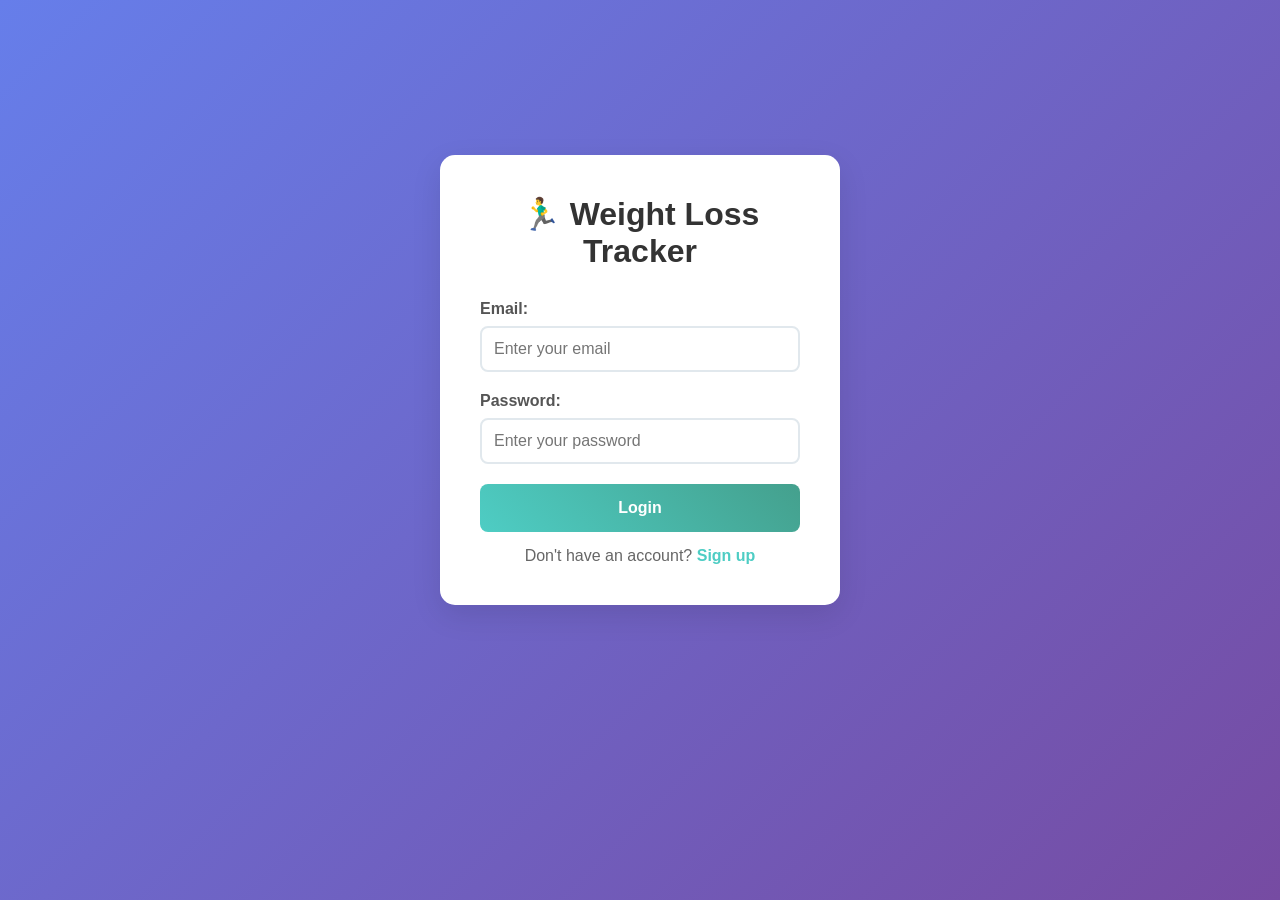
==== index.html @ 0d7ad8ad "cka tasks" ====
<!DOCTYPE html>
<html lang="en">
<head>
    <meta charset="UTF-8">
    <meta name="viewport" content="width=device-width, initial-scale=1.0">
    <title>Weight Loss Task Manager</title>
    <style>
        * {
            margin: 0;
            padding: 0;
            box-sizing: border-box;
        }

        body {
            font-family: 'Segoe UI', Tahoma, Geneva, Verdana, sans-serif;
            background: linear-gradient(135deg, #667eea 0%, #764ba2 100%);
            min-height: 100vh;
            padding: 20px;
        }

        .container {
            max-width: 900px;
            margin: 0 auto;
            background: white;
            border-radius: 15px;
            box-shadow: 0 10px 30px rgba(0,0,0,0.2);
            overflow: hidden;
        }

        /* Login/Signup Styles */
        .auth-container {
            display: flex;
            align-items: center;
            justify-content: center;
            min-height: 80vh;
            padding: 40px;
        }

        .auth-form {
            background: white;
            padding: 40px;
            border-radius: 15px;
            box-shadow: 0 10px 30px rgba(0,0,0,0.1);
            width: 100%;
            max-width: 400px;
        }

        .auth-form h2 {
            text-align: center;
            margin-bottom: 30px;
            color: #333;
            font-size: 2em;
        }

        .form-group {
            margin-bottom: 20px;
        }

        .form-group label {
            display: block;
            margin-bottom: 8px;
            color: #555;
            font-weight: bold;
        }

        .form-group input {
            width: 100%;
            padding: 12px;
            border: 2px solid #e1e8ed;
            border-radius: 8px;
            font-size: 16px;
            transition: border-color 0.3s;
        }

        .form-group input:focus {
            outline: none;
            border-color: #4ecdc4;
        }

        .auth-btn {
            width: 100%;
            background: linear-gradient(45deg, #4ecdc4, #44a08d);
            color: white;
            border: none;
            padding: 15px;
            border-radius: 8px;
            cursor: pointer;
            font-size: 16px;
            font-weight: bold;
            margin-bottom: 15px;
            transition: transform 0.2s;
        }

        .auth-btn:hover {
            transform: translateY(-2px);
        }

        .auth-switch {
            text-align: center;
            color: #666;
        }

        .auth-switch a {
            color: #4ecdc4;
            text-decoration: none;
            font-weight: bold;
        }

        .auth-switch a:hover {
            text-decoration: underline;
        }

        /* Main App Styles */
        .header {
            background: linear-gradient(45deg, #ff6b6b, #4ecdc4);
            color: white;
            padding: 30px;
            text-align: center;
            position: relative;
        }

        .user-info {
            position: absolute;
            top: 20px;
            right: 20px;
            display: flex;
            align-items: center;
            gap: 15px;
        }

        .user-avatar {
            width: 40px;
            height: 40px;
            border-radius: 50%;
            background: rgba(255,255,255,0.2);
            display: flex;
            align-items: center;
            justify-content: center;
            font-weight: bold;
        }

        .logout-btn {
            background: rgba(255,255,255,0.2);
            color: white;
            border: none;
            padding: 8px 15px;
            border-radius: 5px;
            cursor: pointer;
            font-size: 14px;
            transition: background 0.3s;
        }

        .logout-btn:hover {
            background: rgba(255,255,255,0.3);
        }

        .header h1 {
            font-size: 2.5em;
            margin-bottom: 10px;
        }

        .date-navigation {
            display: flex;
            align-items: center;
            justify-content: center;
            gap: 20px;
            margin: 20px 0;
        }

        .nav-btn {
            background: rgba(255,255,255,0.2);
            color: white;
            border: none;
            padding: 10px 15px;
            border-radius: 8px;
            cursor: pointer;
            font-size: 18px;
            transition: background 0.3s;
        }

        .nav-btn:hover {
            background: rgba(255,255,255,0.3);
        }

        .date-picker {
            background: rgba(255,255,255,0.9);
            color: #333;
            border: none;
            padding: 10px 15px;
            border-radius: 8px;
            font-size: 16px;
            cursor: pointer;
        }

        .current-date {
            font-size: 1.3em;
            font-weight: bold;
            margin: 0 15px;
        }

        .stats {
            display: flex;
            justify-content: space-around;
            margin-top: 20px;
        }

        .stat-item {
            text-align: center;
        }

        .stat-number {
            font-size: 2em;
            font-weight: bold;
        }

        .stat-label {
            font-size: 0.9em;
            opacity: 0.9;
        }

        .content {
            padding: 30px;
        }

        .day-status {
            background: linear-gradient(45deg, #a8e6cf, #7fcdcd);
            color: white;
            padding: 15px;
            border-radius: 10px;
            margin-bottom: 20px;
            text-align: center;
            font-weight: bold;
        }

        .day-status.today {
            background: linear-gradient(45deg, #ff6b6b, #ee5a52);
        }

        .day-status.past {
            background: linear-gradient(45deg, #95a5a6, #7f8c8d);
        }

        .database-status {
            background: #e8f5e8;
            border: 1px solid #4caf50;
            color: #2e7d2e;
            padding: 15px;
            border-radius: 10px;
            margin-bottom: 20px;
            text-align: center;
        }

        .database-status.offline {
            background: #ffe8e8;
            border-color: #f44336;
            color: #c62828;
        }

        .add-task-section {
            background: #f8f9fa;
            padding: 20px;
            border-radius: 10px;
            margin-bottom: 30px;
        }

        .add-task-section.disabled {
            opacity: 0.6;
            pointer-events: none;
        }

        .task-input-container {
            display: flex;
            gap: 10px;
            margin-bottom: 15px;
        }

        .task-input {
            flex: 1;
            padding: 12px;
            border: 2px solid #e1e8ed;
            border-radius: 8px;
            font-size: 16px;
        }

        .task-input:focus {
            outline: none;
            border-color: #4ecdc4;
        }

        .category-select {
            padding: 12px;
            border: 2px solid #e1e8ed;
            border-radius: 8px;
            background: white;
            cursor: pointer;
        }

        .add-btn {
            background: linear-gradient(45deg, #4ecdc4, #44a08d);
            color: white;
            border: none;
            padding: 12px 24px;
            border-radius: 8px;
            cursor: pointer;
            font-size: 16px;
            font-weight: bold;
            transition: transform 0.2s;
        }

        .add-btn:hover {
            transform: translateY(-2px);
        }

        .categories {
            display: grid;
            gap: 20px;
        }

        .category {
            background: white;
            border-radius: 10px;
            box-shadow: 0 4px 15px rgba(0,0,0,0.1);
            overflow: hidden;
        }

        .category-header {
            padding: 15px 20px;
            font-weight: bold;
            font-size: 1.2em;
            color: white;
        }

        .category-header.workout {
            background: linear-gradient(45deg, #ff6b6b, #ee5a52);
        }

        .category-header.diet {
            background: linear-gradient(45deg, #4ecdc4, #44a08d);
        }

        .category-header.habits {
            background: linear-gradient(45deg, #a8e6cf, #7fcdcd);
        }

        .category-header.other {
            background: linear-gradient(45deg, #ffd93d, #ff9f43);
        }

        .task-list {
            padding: 20px;
        }

        .task-item {
            display: flex;
            align-items: center;
            padding: 15px;
            margin-bottom: 10px;
            background: #f8f9fa;
            border-radius: 8px;
            transition: all 0.3s ease;
        }

        .task-item:hover {
            background: #e9ecef;
        }

        .task-item.completed {
            background: #d4edda;
            opacity: 0.8;
        }

        .task-item.completed .task-text {
            text-decoration: line-through;
            color: #6c757d;
        }

        .task-checkbox {
            width: 20px;
            height: 20px;
            margin-right: 15px;
            cursor: pointer;
        }

        .task-text {
            flex: 1;
            font-size: 16px;
        }

        .delete-btn {
            background: #dc3545;
            color: white;
            border: none;
            padding: 8px 12px;
            border-radius: 5px;
            cursor: pointer;
            font-size: 12px;
        }

        .delete-btn:hover {
            background: #c82333;
        }

        .empty-state {
            text-align: center;
            color: #6c757d;
            font-style: italic;
            padding: 20px;
        }

        .progress-summary {
            background: #f8f9fa;
            padding: 20px;
            border-radius: 10px;
            margin-bottom: 20px;
        }

        .week-progress {
            display: grid;
            grid-template-columns: repeat(7, 1fr);
            gap: 10px;
            margin-top: 15px;
        }

        .day-progress {
            text-align: center;
            padding: 10px;
            border-radius: 8px;
            background: white;
            cursor: pointer;
            transition: transform 0.2s;
        }

        .day-progress:hover {
            transform: scale(1.05);
        }

        .day-progress.excellent {
            background: linear-gradient(45deg, #4ecdc4, #44a08d);
            color: white;
        }

        .day-progress.good {
            background: linear-gradient(45deg, #a8e6cf, #7fcdcd);
            color: white;
        }

        .day-progress.average {
            background: linear-gradient(45deg, #ffd93d, #ff9f43);
            color: white;
        }

        .day-progress.poor {
            background: linear-gradient(45deg, #ff6b6b, #ee5a52);
            color: white;
        }

        .day-progress.no-data {
            background: #e9ecef;
            color: #6c757d;
        }

        .historical-note {
            background: #fff3cd;
            color: #856404;
            padding: 15px;
            border-radius: 8px;
            margin-bottom: 20px;
            border-left: 4px solid #ffc107;
        }

        .sync-status {
            position: fixed;
            top: 20px;
            right: 20px;
            padding: 10px 15px;
            border-radius: 5px;
            color: white;
            font-size: 14px;
            z-index: 1000;
            opacity: 0;
            transition: opacity 0.3s;
        }

        .sync-status.syncing {
            background: #ff9800;
            opacity: 1;
        }

        .sync-status.synced {
            background: #4caf50;
            opacity: 1;
        }

        .sync-status.error {
            background: #f44336;
            opacity: 1;
        }

        @media (max-width: 600px) {
            .task-input-container {
                flex-direction: column;
            }
            
            .stats {
                flex-direction: column;
                gap: 15px;
            }

            .date-navigation {
                flex-direction: column;
                gap: 10px;
            }

            .week-progress {
                grid-template-columns: repeat(4, 1fr);
            }

            .user-info {
                position: static;
                justify-content: center;
                margin-bottom: 20px;
            }
        }
    </style>
</head>
<body>
    <div id="sync-status" class="sync-status"></div>
    
    <!-- Authentication Screen -->
    <div id="auth-screen" class="auth-container">
        <div class="auth-form">
            <h2 id="auth-title">🏃‍♂️ Weight Loss Tracker</h2>
            
            <!-- Login Form -->
            <div id="login-form">
                <div class="form-group">
                    <label for="login-email">Email:</label>
                    <input type="email" id="login-email" placeholder="Enter your email">
                </div>
                <div class="form-group">
                    <label for="login-password">Password:</label>
                    <input type="password" id="login-password" placeholder="Enter your password">
                </div>
                <button class="auth-btn" onclick="login()">Login</button>
                <div class="auth-switch">
                    Don't have an account? <a href="#" onclick="switchToSignup()">Sign up</a>
                </div>
            </div>

            <!-- Signup Form -->
            <div id="signup-form" style="display: none;">
                <div class="form-group">
                    <label for="signup-name">Full Name:</label>
                    <input type="text" id="signup-name" placeholder="Enter your full name">
                </div>
                <div class="form-group">
                    <label for="signup-email">Email:</label>
                    <input type="email" id="signup-email" placeholder="Enter your email">
                </div>
                <div class="form-group">
                    <label for="signup-password">Password:</label>
                    <input type="password" id="signup-password" placeholder="Create a password">
                </div>
                <div class="form-group">
                    <label for="signup-weight">Current Weight (kg):</label>
                    <input type="number" id="signup-weight" placeholder="Enter your current weight">
                </div>
                <div class="form-group">
                    <label for="signup-goal">Goal Weight (kg):</label>
                    <input type="number" id="signup-goal" placeholder="Enter your goal weight">
                </div>
                <button class="auth-btn" onclick="signup()">Sign Up</button>
                <div class="auth-switch">
                    Already have an account? <a href="#" onclick="switchToLogin()">Login</a>
                </div>
            </div>
        </div>
    </div>

    <!-- Main App -->
    <div id="main-app" class="container" style="display: none;">
        <div class="header">
            <div class="user-info">
                <div class="user-avatar" id="user-avatar">U</div>
                <span id="user-name">User</span>
                <button class="logout-btn" onclick="logout()">Logout</button>
            </div>
            
            <h1>🏃‍♂️ Weight Loss Journey</h1>
            <p>Personal Fitness Tracker | IF + Fasted Cardio + Zero Added Sugar</p>
            
            <div class="date-navigation">
                <button class="nav-btn" onclick="changeDate(-1)">◀ Previous</button>
                <input type="date" id="date-picker" class="date-picker" onchange="goToDate(this.value)">
                <div class="current-date" id="current-date-display"></div>
                <button class="nav-btn" onclick="changeDate(1)">Next ▶</button>
            </div>

            <div class="stats">
                <div class="stat-item">
                    <div class="stat-number" id="completed-tasks">0</div>
                    <div class="stat-label">Tasks Completed</div>
                </div>
                <div class="stat-item">
                    <div class="stat-number" id="total-tasks">0</div>
                    <div class="stat-label">Total Tasks</div>
                </div>
                <div class="stat-item">
                    <div class="stat-number" id="completion-rate">0%</div>
                    <div class="stat-label">Completion Rate</div>
                </div>
            </div>
        </div>

        <div class="content">
            <div class="database-status" id="database-status">
                🔄 Demo Mode: Data stored locally (In production: would sync with cloud database)
            </div>

            <div class="day-status" id="day-status"></div>

            <div class="progress-summary">
                <h3>📊 Weekly Progress Overview</h3>
                <div class="week-progress" id="week-progress"></div>
                <p style="margin-top: 10px; font-size: 0.9em; color: #6c757d;">
                    Click on any day to view its details
                </p>
            </div>

            <div class="add-task-section" id="add-task-section">
                <h3>➕ Add New Task</h3>
                <div class="task-input-container">
                    <input type="text" id="task-input" class="task-input" placeholder="Enter your task..." maxlength="100">
                    <select id="category-select" class="category-select">
                        <option value="workout">🏃‍♂️ Workout</option>
                        <option value="diet">🥗 Diet</option>
                        <option value="habits">💪 Habits</option>
                        <option value="other">📋 Other</option>
                    </select>
                    <button onclick="addTask()" class="add-btn">Add Task</button>
                </div>
            </div>

            <div id="historical-note" class="historical-note" style="display: none;">
                📅 You're viewing historical data. You can only add/edit tasks for today.
            </div>

            <div class="categories">
                <div class="category">
                    <div class="category-header workout">🏃‍♂️ Workout Tasks</div>
                    <div class="task-list" id="workout-tasks">
                        <div class="empty-state">No workout tasks yet. Add some above!</div>
                    </div>
                </div>

                <div class="category">
                    <div class="category-header diet">🥗 Diet Tasks</div>
                    <div class="task-list" id="diet-tasks">
                        <div class="empty-state">No diet tasks yet. Add some above!</div>
                    </div>
                </div>

                <div class="category">
                    <div class="category-header habits">💪 Habits Tasks</div>
                    <div class="task-list" id="habits-tasks">
                        <div class="empty-state">No habit tasks yet. Add some above!</div>
                    </div>
                </div>

                <div class="category">
                    <div class="category-header other">📋 Other Tasks</div>
                    <div class="task-list" id="other-tasks">
                        <div class="empty-state">No other tasks yet. Add some above!</div>
                    </div>
                </div>
            </div>
        </div>
    </div>

    <script>
        // Global variables
        let currentUser = null;
        let currentDate = new Date().toISOString().split('T')[0];
        let userDatabase = JSON.parse(localStorage.getItem('userDatabase')) || {};
        let taskIdCounter = parseInt(localStorage.getItem('globalTaskIdCounter')) || 1;

        // Authentication Functions
        function switchToSignup() {
            document.getElementById('login-form').style.display = 'none';
            document.getElementById('signup-form').style.display = 'block';
        }

        function switchToLogin() {
            document.getElementById('login-form').style.display = 'block';
            document.getElementById('signup-form').style.display = 'none';
        }

        function login() {
            const email = document.getElementById('login-email').value.trim();
            const password = document.getElementById('login-password').value;

            if (!email || !password) {
                alert('Please fill in all fields');
                return;
            }

            // Simulate API call
            showSyncStatus('syncing', 'Logging in...');

            setTimeout(() => {
                // Check if user exists (in real app, this would be server-side)
                if (userDatabase[email] && userDatabase[email].password === password) {
                    currentUser = userDatabase[email];
                    showSyncStatus('synced', 'Login successful!');
                    showMainApp();
                } else {
                    showSyncStatus('error', 'Invalid credentials');
                    alert('Invalid email or password');
                }
            }, 1000);
        }

        function signup() {
            const name = document.getElementById('signup-name').value.trim();
            const email = document.getElementById('signup-email').value.trim();
            const password = document.getElementById('signup-password').value;
            const currentWeight = document.getElementById('signup-weight').value;
            const goalWeight = document.getElementById('signup-goal').value;

            if (!name || !email || !password || !currentWeight || !goalWeight) {
                alert('Please fill in all fields');
                return;
            }

            if (userDatabase[email]) {
                alert('User already exists with this email');
                return;
            }

            // Simulate API call
            showSyncStatus('syncing', 'Creating account...');

            setTimeout(() => {
                // Create new user
                const newUser = {
                    id: Date.now(),
                    name: name,
                    email: email,
                    password: password, // In real app, this would be hashed
                    currentWeight: parseFloat(currentWeight),
                    goalWeight: parseFloat(goalWeight),
                    createdAt: new Date().toISOString(),
                    dailyData: {}
                };

                userDatabase[email] = newUser;
                localStorage.setItem('userDatabase', JSON.stringify(userDatabase));
                
                currentUser = newUser;
                showSyncStatus('synced', 'Account created!');
                showMainApp();
                
                // Add default tasks for new user
                addDefaultTasks();
            }, 1000);
        }

        function logout() {
            if (confirm('Are you sure you want to logout?')) {
                currentUser = null;
                document.getElementById('auth-screen').style.display = 'flex';
                document.getElementById('main-app').style.display = 'none';
                
                // Clear form fields
                document.getElementById('login-email').value = '';
                document.getElementById('login-password').value = '';
            }
        }

        function showMainApp() {
            document.getElementById('auth-screen').style.display = 'none';
            document.getElementById('main-app').style.display = 'block';
            
            // Update user info in header
            document.getElementById('user-name').textContent = currentUser.name;
            document.getElementById('user-avatar').textContent = currentUser.name.charAt(0).toUpperCase();
            
            // Initialize app
            updateDateDisplay();
            renderTasks();
            updateStats();
            renderWeekProgress();
        }

        function showSyncStatus(type, message) {
            const syncStatus = document.getElementById('sync-status');
            syncStatus.className = `sync-status ${type}`;
            syncStatus.textContent = message;
            
            setTimeout(() => {
                syncStatus.classList.remove(type);
            }, 3000);
        }

        // Database simulation functions
        function saveUserData() {
            if (currentUser) {
                userDatabase[currentUser.email] = currentUser;
                localStorage.setItem('userDatabase', JSON.stringify(userDatabase));
                localStorage.setItem('globalTaskIdCounter', taskIdCounter.toString());
                
                // Simulate cloud sync
                showSyncStatus('syncing', 'Syncing...');
                setTimeout(() => {
                    showSyncStatus('synced', 'Synced ✓');
                }, 500);
            }
        }

        function getCurrentDayData() {
            if (!currentUser.dailyData[currentDate]) {
                currentUser.dailyData[currentDate] = {
                    tasks: [],
                    date: currentDate,
                    completionRate: 0
                };
            }
            return currentUser.dailyData[currentDate];
        }

        // Date and display functions
        function formatDate(dateStr) {
            const date = new Date(dateStr + 'T00:00:00');
            const options = { weekday: 'long', year: 'numeric', month: 'long', day: 'numeric' };
            return date.toLocaleDateString('en-US', options);
        }

        function isToday(dateStr) {
            return dateStr === new Date().toISOString().split('T')[0];
        }

        function updateDateDisplay() {
            document.getElementById('current-date-display').textContent = formatDate(currentDate);
            document.getElementById('date-picker').value = currentDate;
            
            const statusElement = document.getElementById('day-status');
            const addTaskSection = document.getElementById('add-task-section');
            const historicalNote = document.getElementById('historical-note');
            
            if (isToday(currentDate)) {
                statusElement.className = 'day-status today';
                statusElement.textContent = '📅 Today - Track Your Progress!';
                addTaskSection.classList.remove('disabled');
                historicalNote.style.display = 'none';
            } else {
                const dayData = currentUser.dailyData[currentDate];
                if (dayData && dayData.tasks.length > 0) {
                    statusElement.className = 'day-status past';
                    statusElement.textContent = `📊 ${formatDate(currentDate)} - Completion Rate: ${dayData.completionRate}%`;
                } else {
                    statusElement.className = 'day-status past';
                    statusElement.textContent = `📅 ${formatDate(currentDate)} - No Data Recorded`;
                }
                addTaskSection.classList.add('disabled');
                historicalNote.style.display = 'block';
            }
        }

        function changeDate(days) {
            const date = new Date(currentDate + 'T00:00:00');
            date.setDate(date.getDate() + days);
            currentDate = date.toISOString().split('T')[0];
            updateDateDisplay();
            renderTasks();
            updateStats();
            renderWeekProgress();
        }

        function goToDate(dateStr) {
            currentDate = dateStr;
            updateDateDisplay();
            renderTasks();
            updateStats();
            renderWeekProgress();
        }

        // Task management functions
        function addTask() {
            if (!isToday(currentDate)) {
                alert('You can only add tasks for today!');
                return;
            }

            const taskInput = document.getElementById('task-input');
            const categorySelect = document.getElementById('category-select');
            
            const taskText = taskInput.value.trim();
            const category = categorySelect.value;
            
            if (taskText === '') {
                alert('Please enter a task!');
                return;
            }
            
            const dayData = getCurrentDayData();
            const newTask = {
                id: taskIdCounter++,
                text: taskText,
                category: category,
                completed: false,
                createdAt: new Date().toISOString(),
                userId: currentUser.id
            };
            
            dayData.tasks.push(newTask);
            saveUserData();
            
            taskInput.value = '';
            renderTasks();
            updateStats();
            renderWeekProgress();
        }

        function toggleTask(taskId) {
            if (!isToday(currentDate)) {
                alert('You can only modify tasks for today!');
                return;
            }

            const dayData = getCurrentDayData();
            const task = dayData.tasks.find(t => t.id === taskId);
            if (task) {
                task.completed = !task.completed;
                saveUserData();
                renderTasks();
                updateStats();
                renderWeekProgress();
            }
        }

        function deleteTask(taskId) {
            if (!isToday(currentDate)) {
                alert('You can only delete tasks for today!');
                return;
            }

            if (confirm('Are you sure you want to delete this task?')) {
                const dayData = getCurrentDayData();
                dayData.tasks = dayData.tasks.filter(t => t.id !== taskId);
                saveUserData();
                renderTasks();
                updateStats();
                renderWeekProgress();
            }
        }

        function renderTasks() {
            if (!currentUser) return;
            
            const categories = ['workout', 'diet', 'habits', 'other'];
            const dayData = getCurrentDayData();
            
            categories.forEach(category => {
                const categoryTasks = dayData.tasks.filter(task => task.category === category);
                const container = document.getElementById(`${category}-tasks`);
                
                if (categoryTasks.length === 0) {
                    container.innerHTML = `<div class="empty-state">No ${category} tasks yet. Add some above!</div>`;
                } else {
                    container.innerHTML = categoryTasks.map(task => `
                        <div class="task-item ${task.completed ? 'completed' : ''}">
                            <input type="checkbox" class="task-checkbox" 
                                   ${task.completed ? 'checked' : ''} 
                                   onchange="toggleTask(${task.id})"
                                   ${!isToday(currentDate) ? 'disabled' : ''}>
                            <span class="task-text">${task.text}</span>
                            ${isToday(currentDate) ? `<button class="delete-btn" onclick="deleteTask(${task.id})">Delete</button>` : ''}
                        </div>
                    `).join('');
                }
            });
        }

        function updateStats() {
            if (!currentUser) return;
            
            const dayData = getCurrentDayData();
            const completedTasks = dayData.tasks.filter(task => task.completed).length;
            const totalTasks = dayData.tasks.length;
            const completionRate = totalTasks > 0 ? Math.round((completedTasks / totalTasks) * 100) : 0;
            
            dayData.completionRate = completionRate;
            saveUserData();
            
            document.getElementById('completed-tasks').textContent = completedTasks;
            document.getElementById('total-tasks').textContent = totalTasks;
            document.getElementById('completion-rate').textContent = completionRate + '%';
        }

        function renderWeekProgress() {
            if (!currentUser) return;
            
            const weekContainer = document.getElementById('week-progress');
            const today = new Date();
            const currentDateObj = new Date(currentDate + 'T00:00:00');
            
            const startOfWeek = new Date(currentDateObj);
            startOfWeek.setDate(currentDateObj.getDate() - currentDateObj.getDay());
            
            const weekDays = [];
            for (let i = 0; i < 7; i++) {
                const day = new Date(startOfWeek);
                day.setDate(startOfWeek.getDate() + i);
                weekDays.push(day.toISOString().split('T')[0]);
            }
            
            weekContainer.innerHTML = weekDays.map(dateStr => {
                const dayData = currentUser.dailyData[dateStr];
                const completionRate = dayData ? dayData.completionRate : 0;
                const dayName = new Date(dateStr + 'T00:00:00').toLocaleDateString('en-US', { weekday: 'short' });
                const dayNumber = new Date(dateStr + 'T00:00:00').getDate();
                
                let className = 'day-progress no-data';
                if (dayData && dayData.tasks.length > 0) {
                    if (completionRate >= 90) className = 'day-progress excellent';
                    else if (completionRate >= 70) className = 'day-progress good';
                    else if (completionRate >= 50) className = 'day-progress average';
                    else className = 'day-progress poor';
                }
                
                const isSelected = dateStr === currentDate ? 'style="border: 3px solid #333;"' : '';
                
                return `
                    <div class="${className}" onclick="goToDate('${dateStr}')" ${isSelected}>
                        <div style="font-weight: bold;">${dayName}</div>
                        <div>${dayNumber}</div>
                        <div style="font-size: 0.8em;">${completionRate}%</div>
                    </div>
                `;
            }).join('');
        }

        function addDefaultTasks() {
            if (!currentUser) return;
            
            const todayStr = new Date().toISOString().split('T')[0];
            if (!currentUser.dailyData[todayStr] || currentUser.dailyData[todayStr].tasks.length === 0) {
                const defaultTasks = [
                    { text: 'Drink black coffee at 6:30 AM', category: 'habits' },
                    { text: 'Complete 45-min fasted cardio', category: 'workout' },
                    { text: 'Break fast at 12 PM with protein meal', category: 'diet' },
                    { text: 'No added sugars today', category: 'diet' },
                    { text: 'Drink 3L+ water', category: 'habits' },
                    { text: 'Close eating window at 8 PM', category: 'diet' },
                    { text: 'Get 7-8 hours sleep', category: 'habits' }
                ];
                
                if (!currentUser.dailyData[todayStr]) {
                    currentUser.dailyData[todayStr] = { tasks: [], date: todayStr, completionRate: 0 };
                }
                
                defaultTasks.forEach(task => {
                    currentUser.dailyData[todayStr].tasks.push({
                        id: taskIdCounter++,
                        text: task.text,
                        category: task.category,
                        completed: false,
                        createdAt: new Date().toISOString(),
                        userId: currentUser.id
                    });
                });
                saveUserData();
            }
        }

        // Allow Enter key in forms
        document.addEventListener('keypress', function(e) {
            if (e.key === 'Enter') {
                if (document.getElementById('login-form').style.display !== 'none') {
                    login();
                } else if (document.getElementById('signup-form').style.display !== 'none') {
                    signup();
                } else if (e.target.id === 'task-input') {
                    addTask();
                }
            }
        });

        // Initialize the app
        if (localStorage.getItem('currentUser')) {
            const savedUser = JSON.parse(localStorage.getItem('currentUser'));
            if (userDatabase[savedUser.email]) {
                currentUser = userDatabase[savedUser.email];
                showMainApp();
            }
        }
    </script>
</body>
</html>
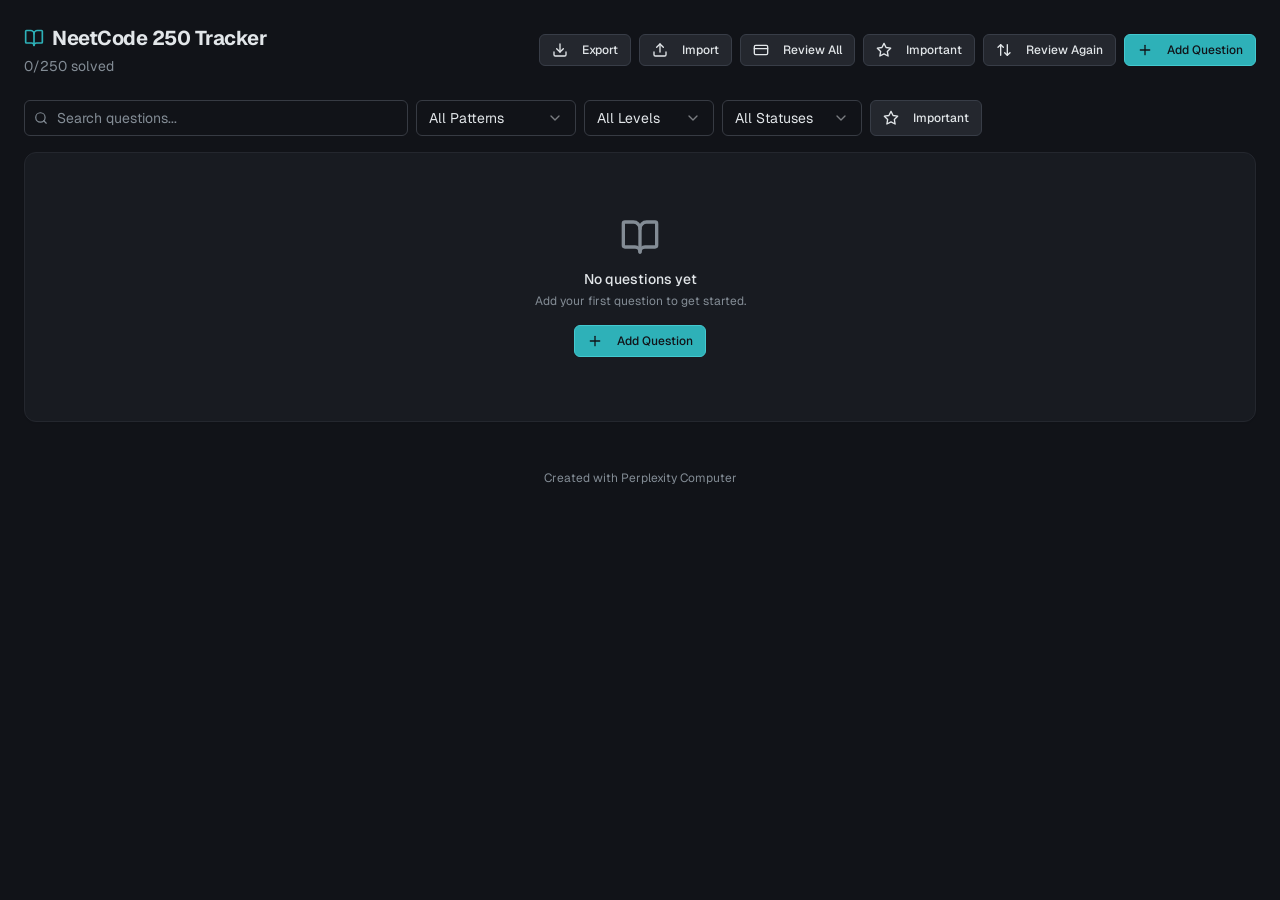
==== commit 35b1872d: "dsa tracker" ====
--- a/index.html
+++ b/index.html
@@ -1,1099 +1,91 @@
 <!DOCTYPE html>
 <html lang="en">
-<head>
-    <meta charset="UTF-8">
-    <meta name="viewport" content="width=device-width, initial-scale=1.0">
-    <title>Weight Loss Task Manager</title>
-    <style>
-        * {
-            margin: 0;
-            padding: 0;
-            box-sizing: border-box;
-        }
-
-        body {
-            font-family: 'Segoe UI', Tahoma, Geneva, Verdana, sans-serif;
-            background: linear-gradient(135deg, #667eea 0%, #764ba2 100%);
-            min-height: 100vh;
-            padding: 20px;
-        }
-
-        .container {
-            max-width: 900px;
-            margin: 0 auto;
-            background: white;
-            border-radius: 15px;
-            box-shadow: 0 10px 30px rgba(0,0,0,0.2);
-            overflow: hidden;
-        }
-
-        /* Login/Signup Styles */
-        .auth-container {
-            display: flex;
-            align-items: center;
-            justify-content: center;
-            min-height: 80vh;
-            padding: 40px;
-        }
-
-        .auth-form {
-            background: white;
-            padding: 40px;
-            border-radius: 15px;
-            box-shadow: 0 10px 30px rgba(0,0,0,0.1);
-            width: 100%;
-            max-width: 400px;
-        }
-
-        .auth-form h2 {
-            text-align: center;
-            margin-bottom: 30px;
-            color: #333;
-            font-size: 2em;
-        }
-
-        .form-group {
-            margin-bottom: 20px;
-        }
-
-        .form-group label {
-            display: block;
-            margin-bottom: 8px;
-            color: #555;
-            font-weight: bold;
-        }
-
-        .form-group input {
-            width: 100%;
-            padding: 12px;
-            border: 2px solid #e1e8ed;
-            border-radius: 8px;
-            font-size: 16px;
-            transition: border-color 0.3s;
-        }
-
-        .form-group input:focus {
-            outline: none;
-            border-color: #4ecdc4;
-        }
-
-        .auth-btn {
-            width: 100%;
-            background: linear-gradient(45deg, #4ecdc4, #44a08d);
-            color: white;
-            border: none;
-            padding: 15px;
-            border-radius: 8px;
-            cursor: pointer;
-            font-size: 16px;
-            font-weight: bold;
-            margin-bottom: 15px;
-            transition: transform 0.2s;
-        }
-
-        .auth-btn:hover {
-            transform: translateY(-2px);
-        }
-
-        .auth-switch {
-            text-align: center;
-            color: #666;
-        }
-
-        .auth-switch a {
-            color: #4ecdc4;
-            text-decoration: none;
-            font-weight: bold;
-        }
-
-        .auth-switch a:hover {
-            text-decoration: underline;
-        }
-
-        /* Main App Styles */
-        .header {
-            background: linear-gradient(45deg, #ff6b6b, #4ecdc4);
-            color: white;
-            padding: 30px;
-            text-align: center;
-            position: relative;
-        }
-
-        .user-info {
-            position: absolute;
-            top: 20px;
-            right: 20px;
-            display: flex;
-            align-items: center;
-            gap: 15px;
-        }
-
-        .user-avatar {
-            width: 40px;
-            height: 40px;
-            border-radius: 50%;
-            background: rgba(255,255,255,0.2);
-            display: flex;
-            align-items: center;
-            justify-content: center;
-            font-weight: bold;
-        }
-
-        .logout-btn {
-            background: rgba(255,255,255,0.2);
-            color: white;
-            border: none;
-            padding: 8px 15px;
-            border-radius: 5px;
-            cursor: pointer;
-            font-size: 14px;
-            transition: background 0.3s;
-        }
-
-        .logout-btn:hover {
-            background: rgba(255,255,255,0.3);
-        }
-
-        .header h1 {
-            font-size: 2.5em;
-            margin-bottom: 10px;
-        }
-
-        .date-navigation {
-            display: flex;
-            align-items: center;
-            justify-content: center;
-            gap: 20px;
-            margin: 20px 0;
-        }
-
-        .nav-btn {
-            background: rgba(255,255,255,0.2);
-            color: white;
-            border: none;
-            padding: 10px 15px;
-            border-radius: 8px;
-            cursor: pointer;
-            font-size: 18px;
-            transition: background 0.3s;
-        }
-
-        .nav-btn:hover {
-            background: rgba(255,255,255,0.3);
-        }
-
-        .date-picker {
-            background: rgba(255,255,255,0.9);
-            color: #333;
-            border: none;
-            padding: 10px 15px;
-            border-radius: 8px;
-            font-size: 16px;
-            cursor: pointer;
-        }
-
-        .current-date {
-            font-size: 1.3em;
-            font-weight: bold;
-            margin: 0 15px;
-        }
-
-        .stats {
-            display: flex;
-            justify-content: space-around;
-            margin-top: 20px;
-        }
-
-        .stat-item {
-            text-align: center;
-        }
-
-        .stat-number {
-            font-size: 2em;
-            font-weight: bold;
-        }
-
-        .stat-label {
-            font-size: 0.9em;
-            opacity: 0.9;
-        }
-
-        .content {
-            padding: 30px;
-        }
-
-        .day-status {
-            background: linear-gradient(45deg, #a8e6cf, #7fcdcd);
-            color: white;
-            padding: 15px;
-            border-radius: 10px;
-            margin-bottom: 20px;
-            text-align: center;
-            font-weight: bold;
-        }
-
-        .day-status.today {
-            background: linear-gradient(45deg, #ff6b6b, #ee5a52);
-        }
-
-        .day-status.past {
-            background: linear-gradient(45deg, #95a5a6, #7f8c8d);
-        }
-
-        .database-status {
-            background: #e8f5e8;
-            border: 1px solid #4caf50;
-            color: #2e7d2e;
-            padding: 15px;
-            border-radius: 10px;
-            margin-bottom: 20px;
-            text-align: center;
-        }
-
-        .database-status.offline {
-            background: #ffe8e8;
-            border-color: #f44336;
-            color: #c62828;
-        }
-
-        .add-task-section {
-            background: #f8f9fa;
-            padding: 20px;
-            border-radius: 10px;
-            margin-bottom: 30px;
-        }
-
-        .add-task-section.disabled {
-            opacity: 0.6;
-            pointer-events: none;
-        }
-
-        .task-input-container {
-            display: flex;
-            gap: 10px;
-            margin-bottom: 15px;
-        }
-
-        .task-input {
-            flex: 1;
-            padding: 12px;
-            border: 2px solid #e1e8ed;
-            border-radius: 8px;
-            font-size: 16px;
-        }
-
-        .task-input:focus {
-            outline: none;
-            border-color: #4ecdc4;
-        }
-
-        .category-select {
-            padding: 12px;
-            border: 2px solid #e1e8ed;
-            border-radius: 8px;
-            background: white;
-            cursor: pointer;
-        }
-
-        .add-btn {
-            background: linear-gradient(45deg, #4ecdc4, #44a08d);
-            color: white;
-            border: none;
-            padding: 12px 24px;
-            border-radius: 8px;
-            cursor: pointer;
-            font-size: 16px;
-            font-weight: bold;
-            transition: transform 0.2s;
-        }
-
-        .add-btn:hover {
-            transform: translateY(-2px);
-        }
-
-        .categories {
-            display: grid;
-            gap: 20px;
-        }
-
-        .category {
-            background: white;
-            border-radius: 10px;
-            box-shadow: 0 4px 15px rgba(0,0,0,0.1);
-            overflow: hidden;
-        }
-
-        .category-header {
-            padding: 15px 20px;
-            font-weight: bold;
-            font-size: 1.2em;
-            color: white;
-        }
-
-        .category-header.workout {
-            background: linear-gradient(45deg, #ff6b6b, #ee5a52);
-        }
-
-        .category-header.diet {
-            background: linear-gradient(45deg, #4ecdc4, #44a08d);
-        }
-
-        .category-header.habits {
-            background: linear-gradient(45deg, #a8e6cf, #7fcdcd);
-        }
-
-        .category-header.other {
-            background: linear-gradient(45deg, #ffd93d, #ff9f43);
-        }
-
-        .task-list {
-            padding: 20px;
-        }
-
-        .task-item {
-            display: flex;
-            align-items: center;
-            padding: 15px;
-            margin-bottom: 10px;
-            background: #f8f9fa;
-            border-radius: 8px;
-            transition: all 0.3s ease;
-        }
-
-        .task-item:hover {
-            background: #e9ecef;
-        }
-
-        .task-item.completed {
-            background: #d4edda;
-            opacity: 0.8;
-        }
-
-        .task-item.completed .task-text {
-            text-decoration: line-through;
-            color: #6c757d;
-        }
-
-        .task-checkbox {
-            width: 20px;
-            height: 20px;
-            margin-right: 15px;
-            cursor: pointer;
-        }
-
-        .task-text {
-            flex: 1;
-            font-size: 16px;
-        }
-
-        .delete-btn {
-            background: #dc3545;
-            color: white;
-            border: none;
-            padding: 8px 12px;
-            border-radius: 5px;
-            cursor: pointer;
-            font-size: 12px;
-        }
-
-        .delete-btn:hover {
-            background: #c82333;
-        }
-
-        .empty-state {
-            text-align: center;
-            color: #6c757d;
-            font-style: italic;
-            padding: 20px;
-        }
-
-        .progress-summary {
-            background: #f8f9fa;
-            padding: 20px;
-            border-radius: 10px;
-            margin-bottom: 20px;
-        }
-
-        .week-progress {
-            display: grid;
-            grid-template-columns: repeat(7, 1fr);
-            gap: 10px;
-            margin-top: 15px;
-        }
-
-        .day-progress {
-            text-align: center;
-            padding: 10px;
-            border-radius: 8px;
-            background: white;
-            cursor: pointer;
-            transition: transform 0.2s;
-        }
-
-        .day-progress:hover {
-            transform: scale(1.05);
-        }
-
-        .day-progress.excellent {
-            background: linear-gradient(45deg, #4ecdc4, #44a08d);
-            color: white;
-        }
-
-        .day-progress.good {
-            background: linear-gradient(45deg, #a8e6cf, #7fcdcd);
-            color: white;
-        }
-
-        .day-progress.average {
-            background: linear-gradient(45deg, #ffd93d, #ff9f43);
-            color: white;
-        }
-
-        .day-progress.poor {
-            background: linear-gradient(45deg, #ff6b6b, #ee5a52);
-            color: white;
-        }
-
-        .day-progress.no-data {
-            background: #e9ecef;
-            color: #6c757d;
-        }
-
-        .historical-note {
-            background: #fff3cd;
-            color: #856404;
-            padding: 15px;
-            border-radius: 8px;
-            margin-bottom: 20px;
-            border-left: 4px solid #ffc107;
-        }
-
-        .sync-status {
-            position: fixed;
-            top: 20px;
-            right: 20px;
-            padding: 10px 15px;
-            border-radius: 5px;
-            color: white;
-            font-size: 14px;
-            z-index: 1000;
-            opacity: 0;
-            transition: opacity 0.3s;
-        }
-
-        .sync-status.syncing {
-            background: #ff9800;
-            opacity: 1;
-        }
-
-        .sync-status.synced {
-            background: #4caf50;
-            opacity: 1;
-        }
-
-        .sync-status.error {
-            background: #f44336;
-            opacity: 1;
-        }
-
-        @media (max-width: 600px) {
-            .task-input-container {
-                flex-direction: column;
-            }
-            
-            .stats {
-                flex-direction: column;
-                gap: 15px;
-            }
-
-            .date-navigation {
-                flex-direction: column;
-                gap: 10px;
-            }
-
-            .week-progress {
-                grid-template-columns: repeat(4, 1fr);
-            }
-
-            .user-info {
-                position: static;
-                justify-content: center;
-                margin-bottom: 20px;
-            }
-        }
-    </style>
-</head>
-<body>
-    <div id="sync-status" class="sync-status"></div>
-    
-    <!-- Authentication Screen -->
-    <div id="auth-screen" class="auth-container">
-        <div class="auth-form">
-            <h2 id="auth-title">🏃‍♂️ Weight Loss Tracker</h2>
-            
-            <!-- Login Form -->
-            <div id="login-form">
-                <div class="form-group">
-                    <label for="login-email">Email:</label>
-                    <input type="email" id="login-email" placeholder="Enter your email">
-                </div>
-                <div class="form-group">
-                    <label for="login-password">Password:</label>
-                    <input type="password" id="login-password" placeholder="Enter your password">
-                </div>
-                <button class="auth-btn" onclick="login()">Login</button>
-                <div class="auth-switch">
-                    Don't have an account? <a href="#" onclick="switchToSignup()">Sign up</a>
-                </div>
-            </div>
-
-            <!-- Signup Form -->
-            <div id="signup-form" style="display: none;">
-                <div class="form-group">
-                    <label for="signup-name">Full Name:</label>
-                    <input type="text" id="signup-name" placeholder="Enter your full name">
-                </div>
-                <div class="form-group">
-                    <label for="signup-email">Email:</label>
-                    <input type="email" id="signup-email" placeholder="Enter your email">
-                </div>
-                <div class="form-group">
-                    <label for="signup-password">Password:</label>
-                    <input type="password" id="signup-password" placeholder="Create a password">
-                </div>
-                <div class="form-group">
-                    <label for="signup-weight">Current Weight (kg):</label>
-                    <input type="number" id="signup-weight" placeholder="Enter your current weight">
-                </div>
-                <div class="form-group">
-                    <label for="signup-goal">Goal Weight (kg):</label>
-                    <input type="number" id="signup-goal" placeholder="Enter your goal weight">
-                </div>
-                <button class="auth-btn" onclick="signup()">Sign Up</button>
-                <div class="auth-switch">
-                    Already have an account? <a href="#" onclick="switchToLogin()">Login</a>
-                </div>
-            </div>
-        </div>
-    </div>
-
-    <!-- Main App -->
-    <div id="main-app" class="container" style="display: none;">
-        <div class="header">
-            <div class="user-info">
-                <div class="user-avatar" id="user-avatar">U</div>
-                <span id="user-name">User</span>
-                <button class="logout-btn" onclick="logout()">Logout</button>
-            </div>
-            
-            <h1>🏃‍♂️ Weight Loss Journey</h1>
-            <p>Personal Fitness Tracker | IF + Fasted Cardio + Zero Added Sugar</p>
-            
-            <div class="date-navigation">
-                <button class="nav-btn" onclick="changeDate(-1)">◀ Previous</button>
-                <input type="date" id="date-picker" class="date-picker" onchange="goToDate(this.value)">
-                <div class="current-date" id="current-date-display"></div>
-                <button class="nav-btn" onclick="changeDate(1)">Next ▶</button>
-            </div>
-
-            <div class="stats">
-                <div class="stat-item">
-                    <div class="stat-number" id="completed-tasks">0</div>
-                    <div class="stat-label">Tasks Completed</div>
-                </div>
-                <div class="stat-item">
-                    <div class="stat-number" id="total-tasks">0</div>
-                    <div class="stat-label">Total Tasks</div>
-                </div>
-                <div class="stat-item">
-                    <div class="stat-number" id="completion-rate">0%</div>
-                    <div class="stat-label">Completion Rate</div>
-                </div>
-            </div>
-        </div>
-
-        <div class="content">
-            <div class="database-status" id="database-status">
-                🔄 Demo Mode: Data stored locally (In production: would sync with cloud database)
-            </div>
-
-            <div class="day-status" id="day-status"></div>
-
-            <div class="progress-summary">
-                <h3>📊 Weekly Progress Overview</h3>
-                <div class="week-progress" id="week-progress"></div>
-                <p style="margin-top: 10px; font-size: 0.9em; color: #6c757d;">
-                    Click on any day to view its details
-                </p>
-            </div>
-
-            <div class="add-task-section" id="add-task-section">
-                <h3>➕ Add New Task</h3>
-                <div class="task-input-container">
-                    <input type="text" id="task-input" class="task-input" placeholder="Enter your task..." maxlength="100">
-                    <select id="category-select" class="category-select">
-                        <option value="workout">🏃‍♂️ Workout</option>
-                        <option value="diet">🥗 Diet</option>
-                        <option value="habits">💪 Habits</option>
-                        <option value="other">📋 Other</option>
-                    </select>
-                    <button onclick="addTask()" class="add-btn">Add Task</button>
-                </div>
-            </div>
-
-            <div id="historical-note" class="historical-note" style="display: none;">
-                📅 You're viewing historical data. You can only add/edit tasks for today.
-            </div>
-
-            <div class="categories">
-                <div class="category">
-                    <div class="category-header workout">🏃‍♂️ Workout Tasks</div>
-                    <div class="task-list" id="workout-tasks">
-                        <div class="empty-state">No workout tasks yet. Add some above!</div>
-                    </div>
-                </div>
-
-                <div class="category">
-                    <div class="category-header diet">🥗 Diet Tasks</div>
-                    <div class="task-list" id="diet-tasks">
-                        <div class="empty-state">No diet tasks yet. Add some above!</div>
-                    </div>
-                </div>
-
-                <div class="category">
-                    <div class="category-header habits">💪 Habits Tasks</div>
-                    <div class="task-list" id="habits-tasks">
-                        <div class="empty-state">No habit tasks yet. Add some above!</div>
-                    </div>
-                </div>
-
-                <div class="category">
-                    <div class="category-header other">📋 Other Tasks</div>
-                    <div class="task-list" id="other-tasks">
-                        <div class="empty-state">No other tasks yet. Add some above!</div>
-                    </div>
-                </div>
-            </div>
-        </div>
-    </div>
-
-    <script>
-        // Global variables
-        let currentUser = null;
-        let currentDate = new Date().toISOString().split('T')[0];
-        let userDatabase = JSON.parse(localStorage.getItem('userDatabase')) || {};
-        let taskIdCounter = parseInt(localStorage.getItem('globalTaskIdCounter')) || 1;
-
-        // Authentication Functions
-        function switchToSignup() {
-            document.getElementById('login-form').style.display = 'none';
-            document.getElementById('signup-form').style.display = 'block';
-        }
-
-        function switchToLogin() {
-            document.getElementById('login-form').style.display = 'block';
-            document.getElementById('signup-form').style.display = 'none';
-        }
-
-        function login() {
-            const email = document.getElementById('login-email').value.trim();
-            const password = document.getElementById('login-password').value;
-
-            if (!email || !password) {
-                alert('Please fill in all fields');
-                return;
-            }
-
-            // Simulate API call
-            showSyncStatus('syncing', 'Logging in...');
-
-            setTimeout(() => {
-                // Check if user exists (in real app, this would be server-side)
-                if (userDatabase[email] && userDatabase[email].password === password) {
-                    currentUser = userDatabase[email];
-                    showSyncStatus('synced', 'Login successful!');
-                    showMainApp();
-                } else {
-                    showSyncStatus('error', 'Invalid credentials');
-                    alert('Invalid email or password');
-                }
-            }, 1000);
-        }
-
-        function signup() {
-            const name = document.getElementById('signup-name').value.trim();
-            const email = document.getElementById('signup-email').value.trim();
-            const password = document.getElementById('signup-password').value;
-            const currentWeight = document.getElementById('signup-weight').value;
-            const goalWeight = document.getElementById('signup-goal').value;
-
-            if (!name || !email || !password || !currentWeight || !goalWeight) {
-                alert('Please fill in all fields');
-                return;
-            }
-
-            if (userDatabase[email]) {
-                alert('User already exists with this email');
-                return;
-            }
-
-            // Simulate API call
-            showSyncStatus('syncing', 'Creating account...');
-
-            setTimeout(() => {
-                // Create new user
-                const newUser = {
-                    id: Date.now(),
-                    name: name,
-                    email: email,
-                    password: password, // In real app, this would be hashed
-                    currentWeight: parseFloat(currentWeight),
-                    goalWeight: parseFloat(goalWeight),
-                    createdAt: new Date().toISOString(),
-                    dailyData: {}
-                };
-
-                userDatabase[email] = newUser;
-                localStorage.setItem('userDatabase', JSON.stringify(userDatabase));
-                
-                currentUser = newUser;
-                showSyncStatus('synced', 'Account created!');
-                showMainApp();
-                
-                // Add default tasks for new user
-                addDefaultTasks();
-            }, 1000);
-        }
-
-        function logout() {
-            if (confirm('Are you sure you want to logout?')) {
-                currentUser = null;
-                document.getElementById('auth-screen').style.display = 'flex';
-                document.getElementById('main-app').style.display = 'none';
-                
-                // Clear form fields
-                document.getElementById('login-email').value = '';
-                document.getElementById('login-password').value = '';
-            }
-        }
-
-        function showMainApp() {
-            document.getElementById('auth-screen').style.display = 'none';
-            document.getElementById('main-app').style.display = 'block';
-            
-            // Update user info in header
-            document.getElementById('user-name').textContent = currentUser.name;
-            document.getElementById('user-avatar').textContent = currentUser.name.charAt(0).toUpperCase();
-            
-            // Initialize app
-            updateDateDisplay();
-            renderTasks();
-            updateStats();
-            renderWeekProgress();
-        }
-
-        function showSyncStatus(type, message) {
-            const syncStatus = document.getElementById('sync-status');
-            syncStatus.className = `sync-status ${type}`;
-            syncStatus.textContent = message;
-            
-            setTimeout(() => {
-                syncStatus.classList.remove(type);
-            }, 3000);
-        }
-
-        // Database simulation functions
-        function saveUserData() {
-            if (currentUser) {
-                userDatabase[currentUser.email] = currentUser;
-                localStorage.setItem('userDatabase', JSON.stringify(userDatabase));
-                localStorage.setItem('globalTaskIdCounter', taskIdCounter.toString());
-                
-                // Simulate cloud sync
-                showSyncStatus('syncing', 'Syncing...');
-                setTimeout(() => {
-                    showSyncStatus('synced', 'Synced ✓');
-                }, 500);
-            }
-        }
-
-        function getCurrentDayData() {
-            if (!currentUser.dailyData[currentDate]) {
-                currentUser.dailyData[currentDate] = {
-                    tasks: [],
-                    date: currentDate,
-                    completionRate: 0
-                };
-            }
-            return currentUser.dailyData[currentDate];
-        }
-
-        // Date and display functions
-        function formatDate(dateStr) {
-            const date = new Date(dateStr + 'T00:00:00');
-            const options = { weekday: 'long', year: 'numeric', month: 'long', day: 'numeric' };
-            return date.toLocaleDateString('en-US', options);
-        }
-
-        function isToday(dateStr) {
-            return dateStr === new Date().toISOString().split('T')[0];
-        }
-
-        function updateDateDisplay() {
-            document.getElementById('current-date-display').textContent = formatDate(currentDate);
-            document.getElementById('date-picker').value = currentDate;
-            
-            const statusElement = document.getElementById('day-status');
-            const addTaskSection = document.getElementById('add-task-section');
-            const historicalNote = document.getElementById('historical-note');
-            
-            if (isToday(currentDate)) {
-                statusElement.className = 'day-status today';
-                statusElement.textContent = '📅 Today - Track Your Progress!';
-                addTaskSection.classList.remove('disabled');
-                historicalNote.style.display = 'none';
-            } else {
-                const dayData = currentUser.dailyData[currentDate];
-                if (dayData && dayData.tasks.length > 0) {
-                    statusElement.className = 'day-status past';
-                    statusElement.textContent = `📊 ${formatDate(currentDate)} - Completion Rate: ${dayData.completionRate}%`;
-                } else {
-                    statusElement.className = 'day-status past';
-                    statusElement.textContent = `📅 ${formatDate(currentDate)} - No Data Recorded`;
-                }
-                addTaskSection.classList.add('disabled');
-                historicalNote.style.display = 'block';
-            }
-        }
-
-        function changeDate(days) {
-            const date = new Date(currentDate + 'T00:00:00');
-            date.setDate(date.getDate() + days);
-            currentDate = date.toISOString().split('T')[0];
-            updateDateDisplay();
-            renderTasks();
-            updateStats();
-            renderWeekProgress();
-        }
-
-        function goToDate(dateStr) {
-            currentDate = dateStr;
-            updateDateDisplay();
-            renderTasks();
-            updateStats();
-            renderWeekProgress();
-        }
-
-        // Task management functions
-        function addTask() {
-            if (!isToday(currentDate)) {
-                alert('You can only add tasks for today!');
-                return;
-            }
-
-            const taskInput = document.getElementById('task-input');
-            const categorySelect = document.getElementById('category-select');
-            
-            const taskText = taskInput.value.trim();
-            const category = categorySelect.value;
-            
-            if (taskText === '') {
-                alert('Please enter a task!');
-                return;
-            }
-            
-            const dayData = getCurrentDayData();
-            const newTask = {
-                id: taskIdCounter++,
-                text: taskText,
-                category: category,
-                completed: false,
-                createdAt: new Date().toISOString(),
-                userId: currentUser.id
-            };
-            
-            dayData.tasks.push(newTask);
-            saveUserData();
-            
-            taskInput.value = '';
-            renderTasks();
-            updateStats();
-            renderWeekProgress();
-        }
-
-        function toggleTask(taskId) {
-            if (!isToday(currentDate)) {
-                alert('You can only modify tasks for today!');
-                return;
-            }
-
-            const dayData = getCurrentDayData();
-            const task = dayData.tasks.find(t => t.id === taskId);
-            if (task) {
-                task.completed = !task.completed;
-                saveUserData();
-                renderTasks();
-                updateStats();
-                renderWeekProgress();
-            }
-        }
-
-        function deleteTask(taskId) {
-            if (!isToday(currentDate)) {
-                alert('You can only delete tasks for today!');
-                return;
-            }
-
-            if (confirm('Are you sure you want to delete this task?')) {
-                const dayData = getCurrentDayData();
-                dayData.tasks = dayData.tasks.filter(t => t.id !== taskId);
-                saveUserData();
-                renderTasks();
-                updateStats();
-                renderWeekProgress();
-            }
-        }
-
-        function renderTasks() {
-            if (!currentUser) return;
-            
-            const categories = ['workout', 'diet', 'habits', 'other'];
-            const dayData = getCurrentDayData();
-            
-            categories.forEach(category => {
-                const categoryTasks = dayData.tasks.filter(task => task.category === category);
-                const container = document.getElementById(`${category}-tasks`);
-                
-                if (categoryTasks.length === 0) {
-                    container.innerHTML = `<div class="empty-state">No ${category} tasks yet. Add some above!</div>`;
-                } else {
-                    container.innerHTML = categoryTasks.map(task => `
-                        <div class="task-item ${task.completed ? 'completed' : ''}">
-                            <input type="checkbox" class="task-checkbox" 
-                                   ${task.completed ? 'checked' : ''} 
-                                   onchange="toggleTask(${task.id})"
-                                   ${!isToday(currentDate) ? 'disabled' : ''}>
-                            <span class="task-text">${task.text}</span>
-                            ${isToday(currentDate) ? `<button class="delete-btn" onclick="deleteTask(${task.id})">Delete</button>` : ''}
-                        </div>
-                    `).join('');
-                }
-            });
-        }
-
-        function updateStats() {
-            if (!currentUser) return;
-            
-            const dayData = getCurrentDayData();
-            const completedTasks = dayData.tasks.filter(task => task.completed).length;
-            const totalTasks = dayData.tasks.length;
-            const completionRate = totalTasks > 0 ? Math.round((completedTasks / totalTasks) * 100) : 0;
-            
-            dayData.completionRate = completionRate;
-            saveUserData();
-            
-            document.getElementById('completed-tasks').textContent = completedTasks;
-            document.getElementById('total-tasks').textContent = totalTasks;
-            document.getElementById('completion-rate').textContent = completionRate + '%';
-        }
-
-        function renderWeekProgress() {
-            if (!currentUser) return;
-            
-            const weekContainer = document.getElementById('week-progress');
-            const today = new Date();
-            const currentDateObj = new Date(currentDate + 'T00:00:00');
-            
-            const startOfWeek = new Date(currentDateObj);
-            startOfWeek.setDate(currentDateObj.getDate() - currentDateObj.getDay());
-            
-            const weekDays = [];
-            for (let i = 0; i < 7; i++) {
-                const day = new Date(startOfWeek);
-                day.setDate(startOfWeek.getDate() + i);
-                weekDays.push(day.toISOString().split('T')[0]);
-            }
-            
-            weekContainer.innerHTML = weekDays.map(dateStr => {
-                const dayData = currentUser.dailyData[dateStr];
-                const completionRate = dayData ? dayData.completionRate : 0;
-                const dayName = new Date(dateStr + 'T00:00:00').toLocaleDateString('en-US', { weekday: 'short' });
-                const dayNumber = new Date(dateStr + 'T00:00:00').getDate();
-                
-                let className = 'day-progress no-data';
-                if (dayData && dayData.tasks.length > 0) {
-                    if (completionRate >= 90) className = 'day-progress excellent';
-                    else if (completionRate >= 70) className = 'day-progress good';
-                    else if (completionRate >= 50) className = 'day-progress average';
-                    else className = 'day-progress poor';
-                }
-                
-                const isSelected = dateStr === currentDate ? 'style="border: 3px solid #333;"' : '';
-                
-                return `
-                    <div class="${className}" onclick="goToDate('${dateStr}')" ${isSelected}>
-                        <div style="font-weight: bold;">${dayName}</div>
-                        <div>${dayNumber}</div>
-                        <div style="font-size: 0.8em;">${completionRate}%</div>
-                    </div>
-                `;
-            }).join('');
-        }
-
-        function addDefaultTasks() {
-            if (!currentUser) return;
-            
-            const todayStr = new Date().toISOString().split('T')[0];
-            if (!currentUser.dailyData[todayStr] || currentUser.dailyData[todayStr].tasks.length === 0) {
-                const defaultTasks = [
-                    { text: 'Drink black coffee at 6:30 AM', category: 'habits' },
-                    { text: 'Complete 45-min fasted cardio', category: 'workout' },
-                    { text: 'Break fast at 12 PM with protein meal', category: 'diet' },
-                    { text: 'No added sugars today', category: 'diet' },
-                    { text: 'Drink 3L+ water', category: 'habits' },
-                    { text: 'Close eating window at 8 PM', category: 'diet' },
-                    { text: 'Get 7-8 hours sleep', category: 'habits' }
-                ];
-                
-                if (!currentUser.dailyData[todayStr]) {
-                    currentUser.dailyData[todayStr] = { tasks: [], date: todayStr, completionRate: 0 };
-                }
-                
-                defaultTasks.forEach(task => {
-                    currentUser.dailyData[todayStr].tasks.push({
-                        id: taskIdCounter++,
-                        text: task.text,
-                        category: task.category,
-                        completed: false,
-                        createdAt: new Date().toISOString(),
-                        userId: currentUser.id
-                    });
-                });
-                saveUserData();
-            }
-        }
-
-        // Allow Enter key in forms
-        document.addEventListener('keypress', function(e) {
-            if (e.key === 'Enter') {
-                if (document.getElementById('login-form').style.display !== 'none') {
-                    login();
-                } else if (document.getElementById('signup-form').style.display !== 'none') {
-                    signup();
-                } else if (e.target.id === 'task-input') {
-                    addTask();
-                }
-            }
-        });
-
-        // Initialize the app
-        if (localStorage.getItem('currentUser')) {
-            const savedUser = JSON.parse(localStorage.getItem('currentUser'));
-            if (userDatabase[savedUser.email]) {
-                currentUser = userDatabase[savedUser.email];
-                showMainApp();
-            }
-        }
-    </script>
-</body>
+  <head>
+    <!--
+       ______                            __
+      / ____/___  ____ ___  ____  __  __/ /____  _____
+     / /   / __ \/ __ `__ \/ __ \/ / / / __/ _ \/ ___/
+    / /___/ /_/ / / / / / / /_/ / /_/ / /_/  __/ /
+    \____/\____/_/ /_/ /_/ .___/\__,_/\__/\___/_/
+                        /_/
+            Created with Perplexity Computer
+            https://www.perplexity.ai/computer
+    -->
+    <meta name="generator" content="Perplexity Computer">
+    <meta name="author" content="Perplexity Computer">
+    <meta property="og:see_also" content="https://www.perplexity.ai/computer">
+    <link rel="author" href="https://www.perplexity.ai/computer">
+    <meta charset="UTF-8" />
+    <meta name="viewport" content="width=device-width, initial-scale=1.0, maximum-scale=1" />
+    <link rel="icon" type="image/png" href="/favicon.png" />
+    <link rel="preconnect" href="https://fonts.googleapis.com">
+    <link rel="preconnect" href="https://fonts.gstatic.com" crossorigin>
+    <link href="https://fonts.googleapis.com/css2?family=Architects+Daughter&family=DM+Sans:ital,opsz,wght@0,9..40,100..1000;1,9..40,100..1000&family=Fira+Code:wght@300..700&family=Geist+Mono:wght@100..900&family=Geist:wght@100..900&family=IBM+Plex+Mono:ital,wght@0,100;0,200;0,300;0,400;0,500;0,600;0,700;1,100;1,200;1,300;1,400;1,500;1,600;1,700&family=IBM+Plex+Sans:ital,wght@0,100..700;1,100..700&family=Inter:ital,opsz,wght@0,14..32,100..900;1,14..32,100..900&family=JetBrains+Mono:ital,wght@0,100..800;1,100..800&family=Libre+Baskerville:ital,wght@0,400;0,700;1,400&family=Lora:ital,wght@0,400..700;1,400..700&family=Merriweather:ital,opsz,wght@0,18..144,300..900;1,18..144,300..900&family=Montserrat:ital,wght@0,100..900;1,100..900&family=Open+Sans:ital,wght@0,300..800;1,300..800&family=Outfit:wght@100..900&family=Oxanium:wght@200..800&family=Playfair+Display:ital,wght@0,400..900;1,400..900&family=Plus+Jakarta+Sans:ital,wght@0,200..800;1,200..800&family=Poppins:ital,wght@0,100;0,200;0,300;0,400;0,500;0,600;0,700;0,800;0,900;1,100;1,200;1,300;1,400;1,500;1,600;1,700;1,800;1,900&family=Roboto+Mono:ital,wght@0,100..700;1,100..700&family=Roboto:ital,wght@0,100..900;1,100..900&family=Source+Code+Pro:ital,wght@0,200..900;1,200..900&family=Source+Serif+4:ital,opsz,wght@0,8..60,200..900;1,8..60,200..900&family=Space+Grotesk:wght@300..700&family=Space+Mono:ital,wght@0,400;0,700;1,400;1,700&display=swap" rel="stylesheet">
+    <script type="module" crossorigin src="./assets/index-Cqv9mIRp.js"></script>
+    <link rel="stylesheet" crossorigin href="./assets/index-DoKdBtGu.css">
+  </head>
+  <body>
+    <div id="root"></div>
+  <script data-pplx-inline-edit>
+(function(){
+  if(window===window.top)return;
+  function inlineAll(orig,clone){
+    if(orig.nodeType!==1)return;
+    try{
+      var cs=getComputedStyle(orig);
+      var t='';
+      for(var i=0;i<cs.length;i++){t+=cs[i]+':'+cs.getPropertyValue(cs[i])+';';}
+      clone.style.cssText=t;
+    }catch(e){}
+    var oc=orig.children,cc=clone.children;
+    for(var j=0;j<oc.length&&j<cc.length;j++){inlineAll(oc[j],cc[j]);}
+  }
+  function stripExternal(clone){
+    var imgs=clone.querySelectorAll('img');
+    for(var i=0;i<imgs.length;i++){
+      var s=imgs[i].getAttribute('src');
+      if(s&&!s.startsWith('data:'))imgs[i].removeAttribute('src');
+    }
+    var all=clone.querySelectorAll('*');
+    for(var i=0;i<all.length;i++){
+      var st=all[i].style.cssText;
+      if(st&&st.indexOf('url(')>=0){
+        all[i].style.cssText=st.replace(/url\(["']?(?!data:)[^)"']*["']?\)/gi,'none');
+      }
+    }
+  }
+  window.addEventListener('message',function(e){
+    if(!e.data||e.data.type!=='INLINE_EDIT_CAPTURE_REQUEST')return;
+    var scrollX=window.scrollX||window.pageXOffset||0;
+    var scrollY=window.scrollY||window.pageYOffset||0;
+    var w=window.innerWidth,h=window.innerHeight;
+    try{
+      var clone=document.documentElement.cloneNode(true);
+      var rm=clone.querySelectorAll('script,link[rel="stylesheet"],style');
+      for(var i=0;i<rm.length;i++){rm[i].remove();}
+      inlineAll(document.documentElement,clone);
+      stripExternal(clone);
+      var html=new XMLSerializer().serializeToString(clone);
+      var svg='<svg xmlns="http://www.w3.org/2000/svg" width="'+w+'" height="'+h+'">'
+        +'<foreignObject width="100%" height="100%">'
+        +'<div xmlns="http://www.w3.org/1999/xhtml" style="width:'+w+'px;height:'+h+'px;overflow:hidden">'
+        +'<div style="transform:translate(-'+scrollX+'px,-'+scrollY+'px);transform-origin:top left">'
+        +html+'</div></div></foreignObject></svg>';
+      var svgUrl='data:image/svg+xml;charset=utf-8,'+encodeURIComponent(svg);
+      var img=new Image();
+      img.onload=function(){
+        var c=document.createElement('canvas');c.width=w;c.height=h;
+        c.getContext('2d').drawImage(img,0,0);
+        window.parent.postMessage({type:'INLINE_EDIT_SCREENSHOT_RESULT',dataUrl:c.toDataURL('image/png'),scrollX:scrollX,scrollY:scrollY},'*');
+      };
+      img.onerror=function(){
+        window.parent.postMessage({type:'INLINE_EDIT_SCREENSHOT_RESULT',dataUrl:null,scrollX:scrollX,scrollY:scrollY},'*');
+      };
+      img.src=svgUrl;
+    }catch(err){
+      window.parent.postMessage({type:'INLINE_EDIT_SCREENSHOT_RESULT',dataUrl:null,scrollX:scrollX,scrollY:scrollY},'*');
+    }
+  });
+})();
+</script></body>
 </html>
--- a/assets/index-DoKdBtGu.css
+++ b/assets/index-DoKdBtGu.css
@@ -0,0 +1 @@
+*,:before,:after{--tw-border-spacing-x: 0;--tw-border-spacing-y: 0;--tw-translate-x: 0;--tw-translate-y: 0;--tw-rotate: 0;--tw-skew-x: 0;--tw-skew-y: 0;--tw-scale-x: 1;--tw-scale-y: 1;--tw-pan-x: ;--tw-pan-y: ;--tw-pinch-zoom: ;--tw-scroll-snap-strictness: proximity;--tw-gradient-from-position: ;--tw-gradient-via-position: ;--tw-gradient-to-position: ;--tw-ordinal: ;--tw-slashed-zero: ;--tw-numeric-figure: ;--tw-numeric-spacing: ;--tw-numeric-fraction: ;--tw-ring-inset: ;--tw-ring-offset-width: 0px;--tw-ring-offset-color: #fff;--tw-ring-color: rgb(59 130 246 / .5);--tw-ring-offset-shadow: 0 0 #0000;--tw-ring-shadow: 0 0 #0000;--tw-shadow: 0 0 #0000;--tw-shadow-colored: 0 0 #0000;--tw-blur: ;--tw-brightness: ;--tw-contrast: ;--tw-grayscale: ;--tw-hue-rotate: ;--tw-invert: ;--tw-saturate: ;--tw-sepia: ;--tw-drop-shadow: ;--tw-backdrop-blur: ;--tw-backdrop-brightness: ;--tw-backdrop-contrast: ;--tw-backdrop-grayscale: ;--tw-backdrop-hue-rotate: ;--tw-backdrop-invert: ;--tw-backdrop-opacity: ;--tw-backdrop-saturate: ;--tw-backdrop-sepia: ;--tw-contain-size: ;--tw-contain-layout: ;--tw-contain-paint: ;--tw-contain-style: }::backdrop{--tw-border-spacing-x: 0;--tw-border-spacing-y: 0;--tw-translate-x: 0;--tw-translate-y: 0;--tw-rotate: 0;--tw-skew-x: 0;--tw-skew-y: 0;--tw-scale-x: 1;--tw-scale-y: 1;--tw-pan-x: ;--tw-pan-y: ;--tw-pinch-zoom: ;--tw-scroll-snap-strictness: proximity;--tw-gradient-from-position: ;--tw-gradient-via-position: ;--tw-gradient-to-position: ;--tw-ordinal: ;--tw-slashed-zero: ;--tw-numeric-figure: ;--tw-numeric-spacing: ;--tw-numeric-fraction: ;--tw-ring-inset: ;--tw-ring-offset-width: 0px;--tw-ring-offset-color: #fff;--tw-ring-color: rgb(59 130 246 / .5);--tw-ring-offset-shadow: 0 0 #0000;--tw-ring-shadow: 0 0 #0000;--tw-shadow: 0 0 #0000;--tw-shadow-colored: 0 0 #0000;--tw-blur: ;--tw-brightness: ;--tw-contrast: ;--tw-grayscale: ;--tw-hue-rotate: ;--tw-invert: ;--tw-saturate: ;--tw-sepia: ;--tw-drop-shadow: ;--tw-backdrop-blur: ;--tw-backdrop-brightness: ;--tw-backdrop-contrast: ;--tw-backdrop-grayscale: ;--tw-backdrop-hue-rotate: ;--tw-backdrop-invert: ;--tw-backdrop-opacity: ;--tw-backdrop-saturate: ;--tw-backdrop-sepia: ;--tw-contain-size: ;--tw-contain-layout: ;--tw-contain-paint: ;--tw-contain-style: }*,:before,:after{box-sizing:border-box;border-width:0;border-style:solid;border-color:#e5e7eb}:before,:after{--tw-content: ""}html,:host{line-height:1.5;-webkit-text-size-adjust:100%;-moz-tab-size:4;-o-tab-size:4;tab-size:4;font-family:var(--font-sans);font-feature-settings:normal;font-variation-settings:normal;-webkit-tap-highlight-color:transparent}body{margin:0;line-height:inherit}hr{height:0;color:inherit;border-top-width:1px}abbr:where([title]){-webkit-text-decoration:underline dotted;text-decoration:underline dotted}h1,h2,h3,h4,h5,h6{font-size:inherit;font-weight:inherit}a{color:inherit;text-decoration:inherit}b,strong{font-weight:bolder}code,kbd,samp,pre{font-family:var(--font-mono);font-feature-settings:normal;font-variation-settings:normal;font-size:1em}small{font-size:80%}sub,sup{font-size:75%;line-height:0;position:relative;vertical-align:baseline}sub{bottom:-.25em}sup{top:-.5em}table{text-indent:0;border-color:inherit;border-collapse:collapse}button,input,optgroup,select,textarea{font-family:inherit;font-feature-settings:inherit;font-variation-settings:inherit;font-size:100%;font-weight:inherit;line-height:inherit;letter-spacing:inherit;color:inherit;margin:0;padding:0}button,select{text-transform:none}button,input:where([type=button]),input:where([type=reset]),input:where([type=submit]){-webkit-appearance:button;background-color:transparent;background-image:none}:-moz-focusring{outline:auto}:-moz-ui-invalid{box-shadow:none}progress{vertical-align:baseline}::-webkit-inner-spin-button,::-webkit-outer-spin-button{height:auto}[type=search]{-webkit-appearance:textfield;outline-offset:-2px}::-webkit-search-decoration{-webkit-appearance:none}::-webkit-file-upload-button{-webkit-appearance:button;font:inherit}summary{display:list-item}blockquote,dl,dd,h1,h2,h3,h4,h5,h6,hr,figure,p,pre{margin:0}fieldset{margin:0;padding:0}legend{padding:0}ol,ul,menu{list-style:none;margin:0;padding:0}dialog{padding:0}textarea{resize:vertical}input::-moz-placeholder,textarea::-moz-placeholder{opacity:1;color:#9ca3af}input::placeholder,textarea::placeholder{opacity:1;color:#9ca3af}button,[role=button]{cursor:pointer}:disabled{cursor:default}img,svg,video,canvas,audio,iframe,embed,object{display:block;vertical-align:middle}img,video{max-width:100%;height:auto}[hidden]:where(:not([hidden=until-found])){display:none}*{--tw-border-opacity: 1;border-color:hsl(var(--border) / var(--tw-border-opacity, 1))}body{--tw-bg-opacity: 1;background-color:hsl(var(--background) / var(--tw-bg-opacity, 1));font-family:var(--font-sans);--tw-text-opacity: 1;color:hsl(var(--foreground) / var(--tw-text-opacity, 1));-webkit-font-smoothing:antialiased;-moz-osx-font-smoothing:grayscale}.sr-only{position:absolute;width:1px;height:1px;padding:0;margin:-1px;overflow:hidden;clip:rect(0,0,0,0);white-space:nowrap;border-width:0}.pointer-events-none{pointer-events:none}.pointer-events-auto{pointer-events:auto}.visible{visibility:visible}.invisible{visibility:hidden}.fixed{position:fixed}.absolute{position:absolute}.relative{position:relative}.inset-0{inset:0}.inset-x-0{left:0;right:0}.inset-y-0{top:0;bottom:0}.-bottom-12{bottom:-3rem}.-left-12{left:-3rem}.-right-12{right:-3rem}.-top-12{top:-3rem}.bottom-0{bottom:0}.left-0{left:0}.left-1{left:.25rem}.left-1\/2{left:50%}.left-2{left:.5rem}.left-2\.5{left:.625rem}.left-\[50\%\]{left:50%}.right-0{right:0}.right-1{right:.25rem}.right-2{right:.5rem}.right-3{right:.75rem}.right-4{right:1rem}.top-0{top:0}.top-1\.5{top:.375rem}.top-1\/2{top:50%}.top-2{top:.5rem}.top-3\.5{top:.875rem}.top-4{top:1rem}.top-\[1px\]{top:1px}.top-\[50\%\]{top:50%}.top-\[60\%\]{top:60%}.top-full{top:100%}.z-10{z-index:10}.z-20{z-index:20}.z-50{z-index:50}.z-\[100\]{z-index:100}.z-\[1\]{z-index:1}.-mx-1{margin-left:-.25rem;margin-right:-.25rem}.mx-2{margin-left:.5rem;margin-right:.5rem}.mx-3\.5{margin-left:.875rem;margin-right:.875rem}.mx-4{margin-left:1rem;margin-right:1rem}.mx-auto{margin-left:auto;margin-right:auto}.my-0\.5{margin-top:.125rem;margin-bottom:.125rem}.my-1{margin-top:.25rem;margin-bottom:.25rem}.-ml-4{margin-left:-1rem}.-mt-4{margin-top:-1rem}.mb-1{margin-bottom:.25rem}.mb-1\.5{margin-bottom:.375rem}.mb-2{margin-bottom:.5rem}.mb-3{margin-bottom:.75rem}.mb-4{margin-bottom:1rem}.mb-6{margin-bottom:1.5rem}.ml-1{margin-left:.25rem}.ml-1\.5{margin-left:.375rem}.ml-2{margin-left:.5rem}.ml-auto{margin-left:auto}.mr-1\.5{margin-right:.375rem}.mr-2{margin-right:.5rem}.mt-1{margin-top:.25rem}.mt-1\.5{margin-top:.375rem}.mt-2{margin-top:.5rem}.mt-24{margin-top:6rem}.mt-3{margin-top:.75rem}.mt-4{margin-top:1rem}.mt-6{margin-top:1.5rem}.mt-8{margin-top:2rem}.mt-auto{margin-top:auto}.block{display:block}.flex{display:flex}.inline-flex{display:inline-flex}.table{display:table}.grid{display:grid}.hidden{display:none}.aspect-square{aspect-ratio:1 / 1}.aspect-video{aspect-ratio:16 / 9}.size-4{width:1rem;height:1rem}.h-1\.5{height:.375rem}.h-10{height:2.5rem}.h-11{height:2.75rem}.h-12{height:3rem}.h-2{height:.5rem}.h-2\.5{height:.625rem}.h-3{height:.75rem}.h-3\.5{height:.875rem}.h-4{height:1rem}.h-5{height:1.25rem}.h-6{height:1.5rem}.h-7{height:1.75rem}.h-8{height:2rem}.h-9{height:2.25rem}.h-\[1px\]{height:1px}.h-\[var\(--radix-navigation-menu-viewport-height\)\]{height:var(--radix-navigation-menu-viewport-height)}.h-\[var\(--radix-select-trigger-height\)\]{height:var(--radix-select-trigger-height)}.h-auto{height:auto}.h-full{height:100%}.h-px{height:1px}.h-svh{height:100svh}.max-h-\[--radix-context-menu-content-available-height\]{max-height:var(--radix-context-menu-content-available-height)}.max-h-\[--radix-select-content-available-height\]{max-height:var(--radix-select-content-available-height)}.max-h-\[300px\]{max-height:300px}.max-h-\[90vh\]{max-height:90vh}.max-h-\[var\(--radix-dropdown-menu-content-available-height\)\]{max-height:var(--radix-dropdown-menu-content-available-height)}.max-h-screen{max-height:100vh}.min-h-0{min-height:0px}.min-h-10{min-height:2.5rem}.min-h-8{min-height:2rem}.min-h-9{min-height:2.25rem}.min-h-\[400px\]{min-height:400px}.min-h-\[80px\]{min-height:80px}.min-h-screen{min-height:100vh}.min-h-svh{min-height:100svh}.w-0{width:0px}.w-1{width:.25rem}.w-10{width:2.5rem}.w-11{width:2.75rem}.w-12{width:3rem}.w-2{width:.5rem}.w-2\.5{width:.625rem}.w-3{width:.75rem}.w-3\.5{width:.875rem}.w-3\/4{width:75%}.w-4{width:1rem}.w-5{width:1.25rem}.w-64{width:16rem}.w-7{width:1.75rem}.w-72{width:18rem}.w-8{width:2rem}.w-9{width:2.25rem}.w-\[100px\]{width:100px}.w-\[130px\]{width:130px}.w-\[140px\]{width:140px}.w-\[160px\]{width:160px}.w-\[1px\]{width:1px}.w-\[var\(--sidebar-width\)\]{width:var(--sidebar-width)}.w-auto{width:auto}.w-full{width:100%}.w-max{width:-moz-max-content;width:max-content}.w-px{width:1px}.min-w-0{min-width:0px}.min-w-10{min-width:2.5rem}.min-w-11{min-width:2.75rem}.min-w-5{min-width:1.25rem}.min-w-9{min-width:2.25rem}.min-w-\[12rem\]{min-width:12rem}.min-w-\[8rem\]{min-width:8rem}.min-w-\[var\(--radix-select-trigger-width\)\]{min-width:var(--radix-select-trigger-width)}.max-w-2xl{max-width:42rem}.max-w-7xl{max-width:80rem}.max-w-\[var\(--skeleton-width\)\]{max-width:var(--skeleton-width)}.max-w-lg{max-width:32rem}.max-w-max{max-width:-moz-max-content;max-width:max-content}.max-w-md{max-width:28rem}.max-w-sm{max-width:24rem}.flex-1{flex:1 1 0%}.shrink-0{flex-shrink:0}.grow{flex-grow:1}.grow-0{flex-grow:0}.basis-full{flex-basis:100%}.caption-bottom{caption-side:bottom}.border-collapse{border-collapse:collapse}.origin-\[--radix-context-menu-content-transform-origin\]{transform-origin:var(--radix-context-menu-content-transform-origin)}.origin-\[--radix-dropdown-menu-content-transform-origin\]{transform-origin:var(--radix-dropdown-menu-content-transform-origin)}.origin-\[--radix-hover-card-content-transform-origin\]{transform-origin:var(--radix-hover-card-content-transform-origin)}.origin-\[--radix-menubar-content-transform-origin\]{transform-origin:var(--radix-menubar-content-transform-origin)}.origin-\[--radix-popover-content-transform-origin\]{transform-origin:var(--radix-popover-content-transform-origin)}.origin-\[--radix-select-content-transform-origin\]{transform-origin:var(--radix-select-content-transform-origin)}.origin-\[--radix-tooltip-content-transform-origin\]{transform-origin:var(--radix-tooltip-content-transform-origin)}.-translate-x-1\/2{--tw-translate-x: -50%;transform:translate(var(--tw-translate-x),var(--tw-translate-y)) rotate(var(--tw-rotate)) skew(var(--tw-skew-x)) skewY(var(--tw-skew-y)) scaleX(var(--tw-scale-x)) scaleY(var(--tw-scale-y))}.-translate-x-px{--tw-translate-x: -1px;transform:translate(var(--tw-translate-x),var(--tw-translate-y)) rotate(var(--tw-rotate)) skew(var(--tw-skew-x)) skewY(var(--tw-skew-y)) scaleX(var(--tw-scale-x)) scaleY(var(--tw-scale-y))}.-translate-y-1\/2{--tw-translate-y: -50%;transform:translate(var(--tw-translate-x),var(--tw-translate-y)) rotate(var(--tw-rotate)) skew(var(--tw-skew-x)) skewY(var(--tw-skew-y)) scaleX(var(--tw-scale-x)) scaleY(var(--tw-scale-y))}.translate-x-\[-50\%\]{--tw-translate-x: -50%;transform:translate(var(--tw-translate-x),var(--tw-translate-y)) rotate(var(--tw-rotate)) skew(var(--tw-skew-x)) skewY(var(--tw-skew-y)) scaleX(var(--tw-scale-x)) scaleY(var(--tw-scale-y))}.translate-x-px{--tw-translate-x: 1px;transform:translate(var(--tw-translate-x),var(--tw-translate-y)) rotate(var(--tw-rotate)) skew(var(--tw-skew-x)) skewY(var(--tw-skew-y)) scaleX(var(--tw-scale-x)) scaleY(var(--tw-scale-y))}.translate-y-\[-50\%\]{--tw-translate-y: -50%;transform:translate(var(--tw-translate-x),var(--tw-translate-y)) rotate(var(--tw-rotate)) skew(var(--tw-skew-x)) skewY(var(--tw-skew-y)) scaleX(var(--tw-scale-x)) scaleY(var(--tw-scale-y))}.rotate-45{--tw-rotate: 45deg;transform:translate(var(--tw-translate-x),var(--tw-translate-y)) rotate(var(--tw-rotate)) skew(var(--tw-skew-x)) skewY(var(--tw-skew-y)) scaleX(var(--tw-scale-x)) scaleY(var(--tw-scale-y))}.rotate-90{--tw-rotate: 90deg;transform:translate(var(--tw-translate-x),var(--tw-translate-y)) rotate(var(--tw-rotate)) skew(var(--tw-skew-x)) skewY(var(--tw-skew-y)) scaleX(var(--tw-scale-x)) scaleY(var(--tw-scale-y))}.transform{transform:translate(var(--tw-translate-x),var(--tw-translate-y)) rotate(var(--tw-rotate)) skew(var(--tw-skew-x)) skewY(var(--tw-skew-y)) scaleX(var(--tw-scale-x)) scaleY(var(--tw-scale-y))}@keyframes pulse{50%{opacity:.5}}.animate-pulse{animation:pulse 2s cubic-bezier(.4,0,.6,1) infinite}.cursor-default{cursor:default}.cursor-pointer{cursor:pointer}.touch-none{touch-action:none}.select-none{-webkit-user-select:none;-moz-user-select:none;user-select:none}.list-none{list-style-type:none}.grid-cols-1{grid-template-columns:repeat(1,minmax(0,1fr))}.grid-cols-2{grid-template-columns:repeat(2,minmax(0,1fr))}.grid-cols-4{grid-template-columns:repeat(4,minmax(0,1fr))}.flex-row{flex-direction:row}.flex-col{flex-direction:column}.flex-col-reverse{flex-direction:column-reverse}.flex-wrap{flex-wrap:wrap}.items-start{align-items:flex-start}.items-end{align-items:flex-end}.items-center{align-items:center}.items-stretch{align-items:stretch}.justify-end{justify-content:flex-end}.justify-center{justify-content:center}.justify-between{justify-content:space-between}.gap-1{gap:.25rem}.gap-1\.5{gap:.375rem}.gap-2{gap:.5rem}.gap-3{gap:.75rem}.gap-4{gap:1rem}.gap-6{gap:1.5rem}.space-x-1>:not([hidden])~:not([hidden]){--tw-space-x-reverse: 0;margin-right:calc(.25rem * var(--tw-space-x-reverse));margin-left:calc(.25rem * calc(1 - var(--tw-space-x-reverse)))}.space-x-4>:not([hidden])~:not([hidden]){--tw-space-x-reverse: 0;margin-right:calc(1rem * var(--tw-space-x-reverse));margin-left:calc(1rem * calc(1 - var(--tw-space-x-reverse)))}.space-y-1>:not([hidden])~:not([hidden]){--tw-space-y-reverse: 0;margin-top:calc(.25rem * calc(1 - var(--tw-space-y-reverse)));margin-bottom:calc(.25rem * var(--tw-space-y-reverse))}.space-y-1\.5>:not([hidden])~:not([hidden]){--tw-space-y-reverse: 0;margin-top:calc(.375rem * calc(1 - var(--tw-space-y-reverse)));margin-bottom:calc(.375rem * var(--tw-space-y-reverse))}.space-y-2>:not([hidden])~:not([hidden]){--tw-space-y-reverse: 0;margin-top:calc(.5rem * calc(1 - var(--tw-space-y-reverse)));margin-bottom:calc(.5rem * var(--tw-space-y-reverse))}.space-y-3>:not([hidden])~:not([hidden]){--tw-space-y-reverse: 0;margin-top:calc(.75rem * calc(1 - var(--tw-space-y-reverse)));margin-bottom:calc(.75rem * var(--tw-space-y-reverse))}.space-y-4>:not([hidden])~:not([hidden]){--tw-space-y-reverse: 0;margin-top:calc(1rem * calc(1 - var(--tw-space-y-reverse)));margin-bottom:calc(1rem * var(--tw-space-y-reverse))}.overflow-auto{overflow:auto}.overflow-hidden{overflow:hidden}.overflow-x-auto{overflow-x:auto}.overflow-y-auto{overflow-y:auto}.overflow-x-hidden{overflow-x:hidden}.truncate{overflow:hidden;text-overflow:ellipsis;white-space:nowrap}.whitespace-nowrap{white-space:nowrap}.whitespace-pre-wrap{white-space:pre-wrap}.break-words{overflow-wrap:break-word}.rounded{border-radius:.25rem}.rounded-\[2px\]{border-radius:2px}.rounded-\[inherit\]{border-radius:inherit}.rounded-full{border-radius:9999px}.rounded-lg{border-radius:.5625rem}.rounded-md{border-radius:.375rem}.rounded-sm{border-radius:.1875rem}.rounded-xl{border-radius:.75rem}.rounded-t-\[10px\]{border-top-left-radius:10px;border-top-right-radius:10px}.rounded-tl-sm{border-top-left-radius:.1875rem}.border{border-width:1px}.border-2{border-width:2px}.border-\[1\.5px\]{border-width:1.5px}.border-y{border-top-width:1px;border-bottom-width:1px}.border-b{border-bottom-width:1px}.border-l{border-left-width:1px}.border-r{border-right-width:1px}.border-t{border-top-width:1px}.border-dashed{border-style:dashed}.border-\[--color-border\]{border-color:var(--color-border)}.border-amber-500\/20{border-color:#f59e0b33}.border-border\/50{border-color:hsl(var(--border) / .5)}.border-card-border{--tw-border-opacity: 1;border-color:hsl(var(--card-border) / var(--tw-border-opacity, 1))}.border-destructive{--tw-border-opacity: 1;border-color:hsl(var(--destructive) / var(--tw-border-opacity, 1))}.border-destructive-border{border-color:var(--destructive-border)}.border-destructive\/50{border-color:hsl(var(--destructive) / .5)}.border-emerald-500\/20{border-color:#10b98133}.border-input{--tw-border-opacity: 1;border-color:hsl(var(--input) / var(--tw-border-opacity, 1))}.border-orange-500\/20{border-color:#f9731633}.border-primary{--tw-border-opacity: 1;border-color:hsl(var(--primary) / var(--tw-border-opacity, 1))}.border-primary-border{border-color:var(--primary-border)}.border-red-500\/20{border-color:#ef444433}.border-secondary-border{border-color:var(--secondary-border)}.border-sidebar-border{--tw-border-opacity: 1;border-color:hsl(var(--sidebar-border) / var(--tw-border-opacity, 1))}.border-transparent{border-color:transparent}.border-zinc-500\/20{border-color:#71717a33}.border-l-transparent{border-left-color:transparent}.border-t-transparent{border-top-color:transparent}.bg-\[--color-bg\]{background-color:var(--color-bg)}.bg-accent{--tw-bg-opacity: 1;background-color:hsl(var(--accent) / var(--tw-bg-opacity, 1))}.bg-amber-500\/15{background-color:#f59e0b26}.bg-background{--tw-bg-opacity: 1;background-color:hsl(var(--background) / var(--tw-bg-opacity, 1))}.bg-black\/80{background-color:#000c}.bg-border{--tw-bg-opacity: 1;background-color:hsl(var(--border) / var(--tw-bg-opacity, 1))}.bg-card{--tw-bg-opacity: 1;background-color:hsl(var(--card) / var(--tw-bg-opacity, 1))}.bg-destructive{--tw-bg-opacity: 1;background-color:hsl(var(--destructive) / var(--tw-bg-opacity, 1))}.bg-emerald-500\/15{background-color:#10b98126}.bg-emerald-600{--tw-bg-opacity: 1;background-color:rgb(5 150 105 / var(--tw-bg-opacity, 1))}.bg-foreground{--tw-bg-opacity: 1;background-color:hsl(var(--foreground) / var(--tw-bg-opacity, 1))}.bg-gray-50{--tw-bg-opacity: 1;background-color:rgb(249 250 251 / var(--tw-bg-opacity, 1))}.bg-muted{--tw-bg-opacity: 1;background-color:hsl(var(--muted) / var(--tw-bg-opacity, 1))}.bg-muted\/30{background-color:hsl(var(--muted) / .3)}.bg-muted\/50{background-color:hsl(var(--muted) / .5)}.bg-orange-500\/15{background-color:#f9731626}.bg-popover{--tw-bg-opacity: 1;background-color:hsl(var(--popover) / var(--tw-bg-opacity, 1))}.bg-primary{--tw-bg-opacity: 1;background-color:hsl(var(--primary) / var(--tw-bg-opacity, 1))}.bg-red-500\/15{background-color:#ef444426}.bg-secondary{--tw-bg-opacity: 1;background-color:hsl(var(--secondary) / var(--tw-bg-opacity, 1))}.bg-sidebar{--tw-bg-opacity: 1;background-color:hsl(var(--sidebar) / var(--tw-bg-opacity, 1))}.bg-sidebar-border{--tw-bg-opacity: 1;background-color:hsl(var(--sidebar-border) / var(--tw-bg-opacity, 1))}.bg-transparent{background-color:transparent}.bg-zinc-500\/15{background-color:#71717a26}.fill-amber-400{fill:#fbbf24}.fill-current{fill:currentColor}.p-0{padding:0}.p-1{padding:.25rem}.p-2{padding:.5rem}.p-3{padding:.75rem}.p-4{padding:1rem}.p-6{padding:1.5rem}.p-\[1px\]{padding:1px}.px-1{padding-left:.25rem;padding-right:.25rem}.px-1\.5{padding-left:.375rem;padding-right:.375rem}.px-2{padding-left:.5rem;padding-right:.5rem}.px-2\.5{padding-left:.625rem;padding-right:.625rem}.px-3{padding-left:.75rem;padding-right:.75rem}.px-4{padding-left:1rem;padding-right:1rem}.px-5{padding-left:1.25rem;padding-right:1.25rem}.px-8{padding-left:2rem;padding-right:2rem}.py-0\.5{padding-top:.125rem;padding-bottom:.125rem}.py-1{padding-top:.25rem;padding-bottom:.25rem}.py-1\.5{padding-top:.375rem;padding-bottom:.375rem}.py-16{padding-top:4rem;padding-bottom:4rem}.py-2{padding-top:.5rem;padding-bottom:.5rem}.py-2\.5{padding-top:.625rem;padding-bottom:.625rem}.py-3{padding-top:.75rem;padding-bottom:.75rem}.py-4{padding-top:1rem;padding-bottom:1rem}.py-6{padding-top:1.5rem;padding-bottom:1.5rem}.py-8{padding-top:2rem;padding-bottom:2rem}.pb-2{padding-bottom:.5rem}.pb-3{padding-bottom:.75rem}.pb-4{padding-bottom:1rem}.pb-6{padding-bottom:1.5rem}.pl-2\.5{padding-left:.625rem}.pl-4{padding-left:1rem}.pl-8{padding-left:2rem}.pr-2{padding-right:.5rem}.pr-2\.5{padding-right:.625rem}.pr-3{padding-right:.75rem}.pr-8{padding-right:2rem}.pt-0{padding-top:0}.pt-1{padding-top:.25rem}.pt-2{padding-top:.5rem}.pt-3{padding-top:.75rem}.pt-4{padding-top:1rem}.pt-6{padding-top:1.5rem}.text-left{text-align:left}.text-center{text-align:center}.text-right{text-align:right}.align-middle{vertical-align:middle}.font-mono{font-family:var(--font-mono)}.text-2xl{font-size:1.5rem;line-height:2rem}.text-\[0\.8rem\]{font-size:.8rem}.text-\[10px\]{font-size:10px}.text-base{font-size:1rem;line-height:1.5rem}.text-lg{font-size:1.125rem;line-height:1.75rem}.text-sm{font-size:.875rem;line-height:1.25rem}.text-xl{font-size:1.25rem;line-height:1.75rem}.text-xs{font-size:.75rem;line-height:1rem}.font-bold{font-weight:700}.font-medium{font-weight:500}.font-normal{font-weight:400}.font-semibold{font-weight:600}.uppercase{text-transform:uppercase}.tabular-nums{--tw-numeric-spacing: tabular-nums;font-variant-numeric:var(--tw-ordinal) var(--tw-slashed-zero) var(--tw-numeric-figure) var(--tw-numeric-spacing) var(--tw-numeric-fraction)}.leading-none{line-height:1}.leading-relaxed{line-height:1.625}.tracking-tight{letter-spacing:-.025em}.tracking-wide{letter-spacing:.025em}.tracking-widest{letter-spacing:.1em}.text-accent-foreground{--tw-text-opacity: 1;color:hsl(var(--accent-foreground) / var(--tw-text-opacity, 1))}.text-amber-400{--tw-text-opacity: 1;color:rgb(251 191 36 / var(--tw-text-opacity, 1))}.text-card-foreground{--tw-text-opacity: 1;color:hsl(var(--card-foreground) / var(--tw-text-opacity, 1))}.text-current{color:currentColor}.text-destructive{--tw-text-opacity: 1;color:hsl(var(--destructive) / var(--tw-text-opacity, 1))}.text-destructive-foreground{--tw-text-opacity: 1;color:hsl(var(--destructive-foreground) / var(--tw-text-opacity, 1))}.text-emerald-400{--tw-text-opacity: 1;color:rgb(52 211 153 / var(--tw-text-opacity, 1))}.text-foreground{--tw-text-opacity: 1;color:hsl(var(--foreground) / var(--tw-text-opacity, 1))}.text-foreground\/50{color:hsl(var(--foreground) / .5)}.text-gray-600{--tw-text-opacity: 1;color:rgb(75 85 99 / var(--tw-text-opacity, 1))}.text-gray-900{--tw-text-opacity: 1;color:rgb(17 24 39 / var(--tw-text-opacity, 1))}.text-muted-foreground{--tw-text-opacity: 1;color:hsl(var(--muted-foreground) / var(--tw-text-opacity, 1))}.text-orange-400{--tw-text-opacity: 1;color:rgb(251 146 60 / var(--tw-text-opacity, 1))}.text-popover-foreground{--tw-text-opacity: 1;color:hsl(var(--popover-foreground) / var(--tw-text-opacity, 1))}.text-primary{--tw-text-opacity: 1;color:hsl(var(--primary) / var(--tw-text-opacity, 1))}.text-primary-foreground{--tw-text-opacity: 1;color:hsl(var(--primary-foreground) / var(--tw-text-opacity, 1))}.text-red-400{--tw-text-opacity: 1;color:rgb(248 113 113 / var(--tw-text-opacity, 1))}.text-red-500{--tw-text-opacity: 1;color:rgb(239 68 68 / var(--tw-text-opacity, 1))}.text-secondary-foreground{--tw-text-opacity: 1;color:hsl(var(--secondary-foreground) / var(--tw-text-opacity, 1))}.text-sidebar-foreground{--tw-text-opacity: 1;color:hsl(var(--sidebar-foreground) / var(--tw-text-opacity, 1))}.text-sidebar-foreground\/70{color:hsl(var(--sidebar-foreground) / .7)}.text-white{--tw-text-opacity: 1;color:rgb(255 255 255 / var(--tw-text-opacity, 1))}.text-zinc-400{--tw-text-opacity: 1;color:rgb(161 161 170 / var(--tw-text-opacity, 1))}.opacity-0{opacity:0}.opacity-50{opacity:.5}.opacity-60{opacity:.6}.opacity-70{opacity:.7}.opacity-90{opacity:.9}.shadow-\[0_0_0_1px_hsl\(var\(--sidebar-border\)\)\]{--tw-shadow: 0 0 0 1px hsl(var(--sidebar-border));--tw-shadow-colored: 0 0 0 1px var(--tw-shadow-color);box-shadow:var(--tw-ring-offset-shadow, 0 0 #0000),var(--tw-ring-shadow, 0 0 #0000),var(--tw-shadow)}.shadow-lg{--tw-shadow: 0 10px 15px -3px rgb(0 0 0 / .1), 0 4px 6px -4px rgb(0 0 0 / .1);--tw-shadow-colored: 0 10px 15px -3px var(--tw-shadow-color), 0 4px 6px -4px var(--tw-shadow-color);box-shadow:var(--tw-ring-offset-shadow, 0 0 #0000),var(--tw-ring-shadow, 0 0 #0000),var(--tw-shadow)}.shadow-md{--tw-shadow: 0 4px 6px -1px rgb(0 0 0 / .1), 0 2px 4px -2px rgb(0 0 0 / .1);--tw-shadow-colored: 0 4px 6px -1px var(--tw-shadow-color), 0 2px 4px -2px var(--tw-shadow-color);box-shadow:var(--tw-ring-offset-shadow, 0 0 #0000),var(--tw-ring-shadow, 0 0 #0000),var(--tw-shadow)}.shadow-none{--tw-shadow: 0 0 #0000;--tw-shadow-colored: 0 0 #0000;box-shadow:var(--tw-ring-offset-shadow, 0 0 #0000),var(--tw-ring-shadow, 0 0 #0000),var(--tw-shadow)}.shadow-sm{--tw-shadow: 0 1px 2px 0 rgb(0 0 0 / .05);--tw-shadow-colored: 0 1px 2px 0 var(--tw-shadow-color);box-shadow:var(--tw-ring-offset-shadow, 0 0 #0000),var(--tw-ring-shadow, 0 0 #0000),var(--tw-shadow)}.shadow-xl{--tw-shadow: 0 20px 25px -5px rgb(0 0 0 / .1), 0 8px 10px -6px rgb(0 0 0 / .1);--tw-shadow-colored: 0 20px 25px -5px var(--tw-shadow-color), 0 8px 10px -6px var(--tw-shadow-color);box-shadow:var(--tw-ring-offset-shadow, 0 0 #0000),var(--tw-ring-shadow, 0 0 #0000),var(--tw-shadow)}.outline-none{outline:2px solid transparent;outline-offset:2px}.outline{outline-style:solid}.outline-2{outline-width:2px}.outline-offset-2{outline-offset:2px}.outline-transparent{outline-color:transparent}.ring-0{--tw-ring-offset-shadow: var(--tw-ring-inset) 0 0 0 var(--tw-ring-offset-width) var(--tw-ring-offset-color);--tw-ring-shadow: var(--tw-ring-inset) 0 0 0 calc(0px + var(--tw-ring-offset-width)) var(--tw-ring-color);box-shadow:var(--tw-ring-offset-shadow),var(--tw-ring-shadow),var(--tw-shadow, 0 0 #0000)}.ring-2{--tw-ring-offset-shadow: var(--tw-ring-inset) 0 0 0 var(--tw-ring-offset-width) var(--tw-ring-offset-color);--tw-ring-shadow: var(--tw-ring-inset) 0 0 0 calc(2px + var(--tw-ring-offset-width)) var(--tw-ring-color);box-shadow:var(--tw-ring-offset-shadow),var(--tw-ring-shadow),var(--tw-shadow, 0 0 #0000)}.ring-ring{--tw-ring-opacity: 1;--tw-ring-color: hsl(var(--ring) / var(--tw-ring-opacity, 1))}.ring-sidebar-ring{--tw-ring-opacity: 1;--tw-ring-color: hsl(var(--sidebar-ring) / var(--tw-ring-opacity, 1))}.ring-offset-background{--tw-ring-offset-color: hsl(var(--background) / 1)}.filter{filter:var(--tw-blur) var(--tw-brightness) var(--tw-contrast) var(--tw-grayscale) var(--tw-hue-rotate) var(--tw-invert) var(--tw-saturate) var(--tw-sepia) var(--tw-drop-shadow)}.transition{transition-property:color,background-color,border-color,text-decoration-color,fill,stroke,opacity,box-shadow,transform,filter,backdrop-filter;transition-timing-function:cubic-bezier(.4,0,.2,1);transition-duration:.15s}.transition-\[left\,right\,width\]{transition-property:left,right,width;transition-timing-function:cubic-bezier(.4,0,.2,1);transition-duration:.15s}.transition-\[margin\,opacity\]{transition-property:margin,opacity;transition-timing-function:cubic-bezier(.4,0,.2,1);transition-duration:.15s}.transition-\[width\,height\,padding\]{transition-property:width,height,padding;transition-timing-function:cubic-bezier(.4,0,.2,1);transition-duration:.15s}.transition-\[width\]{transition-property:width;transition-timing-function:cubic-bezier(.4,0,.2,1);transition-duration:.15s}.transition-all{transition-property:all;transition-timing-function:cubic-bezier(.4,0,.2,1);transition-duration:.15s}.transition-colors{transition-property:color,background-color,border-color,text-decoration-color,fill,stroke;transition-timing-function:cubic-bezier(.4,0,.2,1);transition-duration:.15s}.transition-opacity{transition-property:opacity;transition-timing-function:cubic-bezier(.4,0,.2,1);transition-duration:.15s}.transition-transform{transition-property:transform;transition-timing-function:cubic-bezier(.4,0,.2,1);transition-duration:.15s}.duration-1000{transition-duration:1s}.duration-200{transition-duration:.2s}.duration-500{transition-duration:.5s}.ease-in-out{transition-timing-function:cubic-bezier(.4,0,.2,1)}.ease-linear{transition-timing-function:linear}@keyframes enter{0%{opacity:var(--tw-enter-opacity, 1);transform:translate3d(var(--tw-enter-translate-x, 0),var(--tw-enter-translate-y, 0),0) scale3d(var(--tw-enter-scale, 1),var(--tw-enter-scale, 1),var(--tw-enter-scale, 1)) rotate(var(--tw-enter-rotate, 0))}}@keyframes exit{to{opacity:var(--tw-exit-opacity, 1);transform:translate3d(var(--tw-exit-translate-x, 0),var(--tw-exit-translate-y, 0),0) scale3d(var(--tw-exit-scale, 1),var(--tw-exit-scale, 1),var(--tw-exit-scale, 1)) rotate(var(--tw-exit-rotate, 0))}}.animate-in{animation-name:enter;animation-duration:.15s;--tw-enter-opacity: initial;--tw-enter-scale: initial;--tw-enter-rotate: initial;--tw-enter-translate-x: initial;--tw-enter-translate-y: initial}.fade-in-0{--tw-enter-opacity: 0}.fade-in-80{--tw-enter-opacity: .8}.zoom-in-95{--tw-enter-scale: .95}.duration-1000{animation-duration:1s}.duration-200{animation-duration:.2s}.duration-500{animation-duration:.5s}.ease-in-out{animation-timing-function:cubic-bezier(.4,0,.2,1)}.ease-linear{animation-timing-function:linear}input[type=search]::-webkit-search-cancel-button{display:none}[contenteditable][data-placeholder]:empty:before{content:attr(data-placeholder);color:hsl(var(--muted-foreground));pointer-events:none}.border.toggle-elevate:before{inset:-1px}.hover-elevate:not(.no-default-hover-elevate),.active-elevate:not(.no-default-active-elevate),.hover-elevate-2:not(.no-default-hover-elevate),.active-elevate-2:not(.no-default-active-elevate){position:relative;z-index:0}.hover-elevate:not(.no-default-hover-elevate):after,.active-elevate:not(.no-default-active-elevate):after,.hover-elevate-2:not(.no-default-hover-elevate):after,.active-elevate-2:not(.no-default-active-elevate):after{content:"";pointer-events:none;position:absolute;inset:0;border-radius:inherit;z-index:999}.hover-elevate:hover:not(.no-default-hover-elevate):after,.active-elevate:active:not(.no-default-active-elevate):after{background-color:var(--elevate-1)}.hover-elevate-2:hover:not(.no-default-hover-elevate):after,.active-elevate-2:active:not(.no-default-active-elevate):after{background-color:var(--elevate-2)}.border.hover-elevate:not(.no-hover-interaction-elevate):after,.border.active-elevate:not(.no-active-interaction-elevate):after,.border.hover-elevate-2:not(.no-hover-interaction-elevate):after,.border.active-elevate-2:not(.no-active-interaction-elevate):after{inset:-1px}.\[border-color\:var\(--badge-outline\)\]{border-color:var(--badge-outline)}.\[border-color\:var\(--button-outline\)\]{border-color:var(--button-outline)}:root{--button-outline: rgba(0,0,0, .1);--badge-outline: rgba(0,0,0, .05);--opaque-button-border-intensity: -8;--elevate-1: rgba(0,0,0, .03);--elevate-2: rgba(0,0,0, .08);--background: 210 20% 98%;--foreground: 220 20% 12%;--border: 210 12% 88%;--card: 210 15% 96%;--card-foreground: 220 20% 12%;--card-border: 210 10% 90%;--sidebar: 210 15% 95%;--sidebar-foreground: 220 20% 12%;--sidebar-border: 210 10% 88%;--sidebar-primary: 183 80% 30%;--sidebar-primary-foreground: 0 0% 100%;--sidebar-accent: 210 12% 90%;--sidebar-accent-foreground: 220 20% 12%;--sidebar-ring: 183 80% 30%;--popover: 210 15% 96%;--popover-foreground: 220 20% 12%;--popover-border: 210 10% 88%;--primary: 183 80% 30%;--primary-foreground: 0 0% 100%;--secondary: 210 12% 92%;--secondary-foreground: 220 20% 12%;--muted: 210 10% 93%;--muted-foreground: 220 8% 46%;--accent: 210 12% 90%;--accent-foreground: 220 20% 12%;--destructive: 0 72% 51%;--destructive-foreground: 0 0% 100%;--input: 210 10% 78%;--ring: 183 80% 30%;--chart-1: 183 80% 30%;--chart-2: 142 50% 40%;--chart-3: 38 92% 50%;--chart-4: 0 72% 51%;--chart-5: 262 60% 50%;--font-sans: "Geist", "Inter", sans-serif;--font-serif: Georgia, serif;--font-mono: "JetBrains Mono", "Fira Code", "Consolas", monospace;--radius: .5rem;--shadow-2xs: 0px 2px 0px 0px hsl(0 0% 0% / 0);--shadow-xs: 0px 2px 0px 0px hsl(0 0% 0% / 0);--shadow-sm: 0px 2px 0px 0px hsl(0 0% 0% / 0), 0px 1px 2px -1px hsl(0 0% 0% / 0);--shadow: 0px 2px 0px 0px hsl(0 0% 0% / 0), 0px 1px 2px -1px hsl(0 0% 0% / 0);--shadow-md: 0px 2px 0px 0px hsl(0 0% 0% / 0), 0px 2px 4px -1px hsl(0 0% 0% / 0);--shadow-lg: 0px 2px 0px 0px hsl(0 0% 0% / 0), 0px 4px 6px -1px hsl(0 0% 0% / 0);--shadow-xl: 0px 2px 0px 0px hsl(0 0% 0% / 0), 0px 8px 10px -1px hsl(0 0% 0% / 0);--shadow-2xl: 0px 2px 0px 0px hsl(0 0% 0% / 0);--tracking-normal: 0em;--spacing: .25rem;--sidebar-primary-border: hsl(var(--sidebar-primary));--sidebar-primary-border: hsl(from hsl(var(--sidebar-primary)) h s calc(l + var(--opaque-button-border-intensity)) / alpha);--sidebar-accent-border: hsl(var(--sidebar-accent));--sidebar-accent-border: hsl(from hsl(var(--sidebar-accent)) h s calc(l + var(--opaque-button-border-intensity)) / alpha);--primary-border: hsl(var(--primary));--primary-border: hsl(from hsl(var(--primary)) h s calc(l + var(--opaque-button-border-intensity)) / alpha);--secondary-border: hsl(var(--secondary));--secondary-border: hsl(from hsl(var(--secondary)) h s calc(l + var(--opaque-button-border-intensity)) / alpha);--muted-border: hsl(var(--muted));--muted-border: hsl(from hsl(var(--muted)) h s calc(l + var(--opaque-button-border-intensity)) / alpha);--accent-border: hsl(var(--accent));--accent-border: hsl(from hsl(var(--accent)) h s calc(l + var(--opaque-button-border-intensity)) / alpha);--destructive-border: hsl(var(--destructive));--destructive-border: hsl(from hsl(var(--destructive)) h s calc(l + var(--opaque-button-border-intensity)) / alpha)}.dark{--button-outline: rgba(255,255,255, .1);--badge-outline: rgba(255,255,255, .05);--opaque-button-border-intensity: 9;--elevate-1: rgba(255,255,255, .04);--elevate-2: rgba(255,255,255, .09);--background: 220 18% 8%;--foreground: 210 15% 90%;--border: 220 12% 18%;--card: 220 16% 11%;--card-foreground: 210 15% 90%;--card-border: 220 12% 16%;--sidebar: 220 16% 10%;--sidebar-foreground: 210 15% 90%;--sidebar-border: 220 12% 16%;--sidebar-primary: 183 60% 45%;--sidebar-primary-foreground: 220 18% 8%;--sidebar-accent: 220 12% 16%;--sidebar-accent-foreground: 210 15% 90%;--sidebar-ring: 183 60% 45%;--popover: 220 16% 12%;--popover-foreground: 210 15% 90%;--popover-border: 220 12% 18%;--primary: 183 60% 45%;--primary-foreground: 220 18% 8%;--secondary: 220 12% 16%;--secondary-foreground: 210 15% 90%;--muted: 220 10% 18%;--muted-foreground: 210 8% 55%;--accent: 220 10% 16%;--accent-foreground: 210 15% 90%;--destructive: 0 72% 55%;--destructive-foreground: 0 0% 100%;--input: 220 10% 24%;--ring: 183 60% 45%;--chart-1: 183 60% 50%;--chart-2: 142 45% 50%;--chart-3: 38 85% 60%;--chart-4: 0 72% 60%;--chart-5: 262 55% 60%;--shadow-2xs: 0px 2px 0px 0px hsl(0 0% 0% / 0);--shadow-xs: 0px 2px 0px 0px hsl(0 0% 0% / 0);--shadow-sm: 0px 2px 0px 0px hsl(0 0% 0% / 0), 0px 1px 2px -1px hsl(0 0% 0% / 0);--shadow: 0px 2px 0px 0px hsl(0 0% 0% / 0), 0px 1px 2px -1px hsl(0 0% 0% / 0);--shadow-md: 0px 2px 0px 0px hsl(0 0% 0% / 0), 0px 2px 4px -1px hsl(0 0% 0% / 0);--shadow-lg: 0px 2px 0px 0px hsl(0 0% 0% / 0), 0px 4px 6px -1px hsl(0 0% 0% / 0);--shadow-xl: 0px 2px 0px 0px hsl(0 0% 0% / 0), 0px 8px 10px -1px hsl(0 0% 0% / 0);--shadow-2xl: 0px 2px 0px 0px hsl(0 0% 0% / 0);--sidebar-primary-border: hsl(var(--sidebar-primary));--sidebar-primary-border: hsl(from hsl(var(--sidebar-primary)) h s calc(l + var(--opaque-button-border-intensity)) / alpha);--sidebar-accent-border: hsl(var(--sidebar-accent));--sidebar-accent-border: hsl(from hsl(var(--sidebar-accent)) h s calc(l + var(--opaque-button-border-intensity)) / alpha);--primary-border: hsl(var(--primary));--primary-border: hsl(from hsl(var(--primary)) h s calc(l + var(--opaque-button-border-intensity)) / alpha);--secondary-border: hsl(var(--secondary));--secondary-border: hsl(from hsl(var(--secondary)) h s calc(l + var(--opaque-button-border-intensity)) / alpha);--muted-border: hsl(var(--muted));--muted-border: hsl(from hsl(var(--muted)) h s calc(l + var(--opaque-button-border-intensity)) / alpha);--accent-border: hsl(var(--accent));--accent-border: hsl(from hsl(var(--accent)) h s calc(l + var(--opaque-button-border-intensity)) / alpha);--destructive-border: hsl(var(--destructive));--destructive-border: hsl(from hsl(var(--destructive)) h s calc(l + var(--opaque-button-border-intensity)) / alpha)}.perspective{perspective:1000px}.preserve-3d{transform-style:preserve-3d}.backface-hidden{backface-visibility:hidden}.rotate-y-180{transform:rotateY(180deg)}.code-block{font-family:var(--font-mono);font-size:13px;line-height:1.5;-moz-tab-size:2;-o-tab-size:2;tab-size:2;white-space:pre-wrap;word-break:break-word}.dark ::-webkit-scrollbar{width:6px;height:6px}.dark ::-webkit-scrollbar-track{background:transparent}.dark ::-webkit-scrollbar-thumb{background:#363b45;border-radius:3px}.dark ::-webkit-scrollbar-thumb:hover{background:#434956}.file\:border-0::file-selector-button{border-width:0px}.file\:bg-transparent::file-selector-button{background-color:transparent}.file\:text-sm::file-selector-button{font-size:.875rem;line-height:1.25rem}.file\:font-medium::file-selector-button{font-weight:500}.file\:text-foreground::file-selector-button{--tw-text-opacity: 1;color:hsl(var(--foreground) / var(--tw-text-opacity, 1))}.placeholder\:text-muted-foreground::-moz-placeholder{--tw-text-opacity: 1;color:hsl(var(--muted-foreground) / var(--tw-text-opacity, 1))}.placeholder\:text-muted-foreground::placeholder{--tw-text-opacity: 1;color:hsl(var(--muted-foreground) / var(--tw-text-opacity, 1))}.after\:pointer-events-none:after{content:var(--tw-content);pointer-events:none}.after\:absolute:after{content:var(--tw-content);position:absolute}.after\:-inset-2:after{content:var(--tw-content);inset:-.5rem}.after\:inset-0:after{content:var(--tw-content);inset:0}.after\:inset-y-0:after{content:var(--tw-content);top:0;bottom:0}.after\:left-1\/2:after{content:var(--tw-content);left:50%}.after\:block:after{content:var(--tw-content);display:block}.after\:w-1:after{content:var(--tw-content);width:.25rem}.after\:w-\[2px\]:after{content:var(--tw-content);width:2px}.after\:-translate-x-1\/2:after{content:var(--tw-content);--tw-translate-x: -50%;transform:translate(var(--tw-translate-x),var(--tw-translate-y)) rotate(var(--tw-rotate)) skew(var(--tw-skew-x)) skewY(var(--tw-skew-y)) scaleX(var(--tw-scale-x)) scaleY(var(--tw-scale-y))}.after\:rounded-full:after{content:var(--tw-content);border-radius:9999px}.after\:border:after{content:var(--tw-content);border-width:1px}.after\:border-black\/10:after{content:var(--tw-content);border-color:#0000001a}.after\:content-\[\'\'\]:after{--tw-content: "";content:var(--tw-content)}.after\:border.toggle-elevate:after:before{content:var(--tw-content);inset:-1px}.after\:border.hover-elevate:not(.no-hover-interaction-elevate):after:after,.after\:border.active-elevate:not(.no-active-interaction-elevate):after:after,.after\:border.hover-elevate-2:not(.no-hover-interaction-elevate):after:after,.after\:border.active-elevate-2:not(.no-active-interaction-elevate):after:after{content:var(--tw-content);inset:-1px}.first\:rounded-l-md:first-child{border-top-left-radius:.375rem;border-bottom-left-radius:.375rem}.first\:border-l:first-child{border-left-width:1px}.last\:rounded-r-md:last-child{border-top-right-radius:.375rem;border-bottom-right-radius:.375rem}.focus-within\:relative:focus-within{position:relative}.focus-within\:z-20:focus-within{z-index:20}.hover\:bg-accent:hover{--tw-bg-opacity: 1;background-color:hsl(var(--accent) / var(--tw-bg-opacity, 1))}.hover\:bg-emerald-700:hover{--tw-bg-opacity: 1;background-color:rgb(4 120 87 / var(--tw-bg-opacity, 1))}.hover\:bg-muted:hover{--tw-bg-opacity: 1;background-color:hsl(var(--muted) / var(--tw-bg-opacity, 1))}.hover\:bg-muted\/30:hover{background-color:hsl(var(--muted) / .3)}.hover\:bg-muted\/50:hover{background-color:hsl(var(--muted) / .5)}.hover\:bg-primary:hover{--tw-bg-opacity: 1;background-color:hsl(var(--primary) / var(--tw-bg-opacity, 1))}.hover\:bg-secondary:hover{--tw-bg-opacity: 1;background-color:hsl(var(--secondary) / var(--tw-bg-opacity, 1))}.hover\:bg-sidebar-accent:hover{--tw-bg-opacity: 1;background-color:hsl(var(--sidebar-accent) / var(--tw-bg-opacity, 1))}.hover\:text-accent-foreground:hover{--tw-text-opacity: 1;color:hsl(var(--accent-foreground) / var(--tw-text-opacity, 1))}.hover\:text-foreground:hover{--tw-text-opacity: 1;color:hsl(var(--foreground) / var(--tw-text-opacity, 1))}.hover\:text-muted-foreground:hover{--tw-text-opacity: 1;color:hsl(var(--muted-foreground) / var(--tw-text-opacity, 1))}.hover\:text-primary:hover{--tw-text-opacity: 1;color:hsl(var(--primary) / var(--tw-text-opacity, 1))}.hover\:text-primary-foreground:hover{--tw-text-opacity: 1;color:hsl(var(--primary-foreground) / var(--tw-text-opacity, 1))}.hover\:text-sidebar-accent-foreground:hover{--tw-text-opacity: 1;color:hsl(var(--sidebar-accent-foreground) / var(--tw-text-opacity, 1))}.hover\:underline:hover{text-decoration-line:underline}.hover\:opacity-100:hover{opacity:1}.hover\:shadow-\[0_0_0_1px_hsl\(var\(--sidebar-accent\)\)\]:hover{--tw-shadow: 0 0 0 1px hsl(var(--sidebar-accent));--tw-shadow-colored: 0 0 0 1px var(--tw-shadow-color);box-shadow:var(--tw-ring-offset-shadow, 0 0 #0000),var(--tw-ring-shadow, 0 0 #0000),var(--tw-shadow)}.hover\:after\:bg-sidebar-border:hover:after{content:var(--tw-content);--tw-bg-opacity: 1;background-color:hsl(var(--sidebar-border) / var(--tw-bg-opacity, 1))}.focus\:bg-accent:focus{--tw-bg-opacity: 1;background-color:hsl(var(--accent) / var(--tw-bg-opacity, 1))}.focus\:bg-primary:focus{--tw-bg-opacity: 1;background-color:hsl(var(--primary) / var(--tw-bg-opacity, 1))}.focus\:text-accent-foreground:focus{--tw-text-opacity: 1;color:hsl(var(--accent-foreground) / var(--tw-text-opacity, 1))}.focus\:text-primary-foreground:focus{--tw-text-opacity: 1;color:hsl(var(--primary-foreground) / var(--tw-text-opacity, 1))}.focus\:opacity-100:focus{opacity:1}.focus\:outline-none:focus{outline:2px solid transparent;outline-offset:2px}.focus\:ring-2:focus{--tw-ring-offset-shadow: var(--tw-ring-inset) 0 0 0 var(--tw-ring-offset-width) var(--tw-ring-offset-color);--tw-ring-shadow: var(--tw-ring-inset) 0 0 0 calc(2px + var(--tw-ring-offset-width)) var(--tw-ring-color);box-shadow:var(--tw-ring-offset-shadow),var(--tw-ring-shadow),var(--tw-shadow, 0 0 #0000)}.focus\:ring-ring:focus{--tw-ring-opacity: 1;--tw-ring-color: hsl(var(--ring) / var(--tw-ring-opacity, 1))}.focus\:ring-offset-2:focus{--tw-ring-offset-width: 2px}.focus-visible\:outline-none:focus-visible{outline:2px solid transparent;outline-offset:2px}.focus-visible\:ring-1:focus-visible{--tw-ring-offset-shadow: var(--tw-ring-inset) 0 0 0 var(--tw-ring-offset-width) var(--tw-ring-offset-color);--tw-ring-shadow: var(--tw-ring-inset) 0 0 0 calc(1px + var(--tw-ring-offset-width)) var(--tw-ring-color);box-shadow:var(--tw-ring-offset-shadow),var(--tw-ring-shadow),var(--tw-shadow, 0 0 #0000)}.focus-visible\:ring-2:focus-visible{--tw-ring-offset-shadow: var(--tw-ring-inset) 0 0 0 var(--tw-ring-offset-width) var(--tw-ring-offset-color);--tw-ring-shadow: var(--tw-ring-inset) 0 0 0 calc(2px + var(--tw-ring-offset-width)) var(--tw-ring-color);box-shadow:var(--tw-ring-offset-shadow),var(--tw-ring-shadow),var(--tw-shadow, 0 0 #0000)}.focus-visible\:ring-ring:focus-visible{--tw-ring-opacity: 1;--tw-ring-color: hsl(var(--ring) / var(--tw-ring-opacity, 1))}.focus-visible\:ring-offset-1:focus-visible{--tw-ring-offset-width: 1px}.focus-visible\:ring-offset-2:focus-visible{--tw-ring-offset-width: 2px}.focus-visible\:ring-offset-background:focus-visible{--tw-ring-offset-color: hsl(var(--background) / 1)}.active\:bg-sidebar-accent:active{--tw-bg-opacity: 1;background-color:hsl(var(--sidebar-accent) / var(--tw-bg-opacity, 1))}.active\:text-sidebar-accent-foreground:active{--tw-text-opacity: 1;color:hsl(var(--sidebar-accent-foreground) / var(--tw-text-opacity, 1))}.active\:shadow-none:active{--tw-shadow: 0 0 #0000;--tw-shadow-colored: 0 0 #0000;box-shadow:var(--tw-ring-offset-shadow, 0 0 #0000),var(--tw-ring-shadow, 0 0 #0000),var(--tw-shadow)}.disabled\:pointer-events-none:disabled{pointer-events:none}.disabled\:cursor-not-allowed:disabled{cursor:not-allowed}.disabled\:opacity-50:disabled{opacity:.5}.group\/menu-item:focus-within .group-focus-within\/menu-item\:opacity-100{opacity:1}.group\/menu-item:hover .group-hover\/menu-item\:opacity-100,.group:hover .group-hover\:opacity-100{opacity:1}.group.destructive .group-\[\.destructive\]\:border-muted\/40{border-color:hsl(var(--muted) / .4)}.group.destructive .group-\[\.destructive\]\:text-red-300{--tw-text-opacity: 1;color:rgb(252 165 165 / var(--tw-text-opacity, 1))}.group.destructive .group-\[\.destructive\]\:hover\:border-destructive\/30:hover{border-color:hsl(var(--destructive) / .3)}.group.destructive .group-\[\.destructive\]\:hover\:bg-destructive:hover{--tw-bg-opacity: 1;background-color:hsl(var(--destructive) / var(--tw-bg-opacity, 1))}.group.destructive .group-\[\.destructive\]\:hover\:text-destructive-foreground:hover{--tw-text-opacity: 1;color:hsl(var(--destructive-foreground) / var(--tw-text-opacity, 1))}.group.destructive .group-\[\.destructive\]\:hover\:text-red-50:hover{--tw-text-opacity: 1;color:rgb(254 242 242 / var(--tw-text-opacity, 1))}.group.destructive .group-\[\.destructive\]\:focus\:ring-destructive:focus{--tw-ring-opacity: 1;--tw-ring-color: hsl(var(--destructive) / var(--tw-ring-opacity, 1))}.group.destructive .group-\[\.destructive\]\:focus\:ring-red-400:focus{--tw-ring-opacity: 1;--tw-ring-color: rgb(248 113 113 / var(--tw-ring-opacity, 1))}.group.destructive .group-\[\.destructive\]\:focus\:ring-offset-red-600:focus{--tw-ring-offset-color: #dc2626}.peer\/menu-button:hover~.peer-hover\/menu-button\:text-sidebar-accent-foreground{--tw-text-opacity: 1;color:hsl(var(--sidebar-accent-foreground) / var(--tw-text-opacity, 1))}.peer:disabled~.peer-disabled\:cursor-not-allowed{cursor:not-allowed}.peer:disabled~.peer-disabled\:opacity-70{opacity:.7}.has-\[\:disabled\]\:opacity-50:has(:disabled){opacity:.5}.aria-disabled\:pointer-events-none[aria-disabled=true]{pointer-events:none}.aria-disabled\:opacity-50[aria-disabled=true]{opacity:.5}.aria-selected\:bg-accent[aria-selected=true]{--tw-bg-opacity: 1;background-color:hsl(var(--accent) / var(--tw-bg-opacity, 1))}.aria-selected\:bg-accent\/50[aria-selected=true]{background-color:hsl(var(--accent) / .5)}.aria-selected\:text-accent-foreground[aria-selected=true]{--tw-text-opacity: 1;color:hsl(var(--accent-foreground) / var(--tw-text-opacity, 1))}.aria-selected\:text-muted-foreground[aria-selected=true]{--tw-text-opacity: 1;color:hsl(var(--muted-foreground) / var(--tw-text-opacity, 1))}.aria-selected\:opacity-100[aria-selected=true]{opacity:1}.data-\[disabled\=true\]\:pointer-events-none[data-disabled=true],.data-\[disabled\]\:pointer-events-none[data-disabled]{pointer-events:none}.data-\[panel-group-direction\=vertical\]\:h-px[data-panel-group-direction=vertical]{height:1px}.data-\[panel-group-direction\=vertical\]\:w-full[data-panel-group-direction=vertical]{width:100%}.data-\[side\=bottom\]\:translate-y-1[data-side=bottom]{--tw-translate-y: .25rem;transform:translate(var(--tw-translate-x),var(--tw-translate-y)) rotate(var(--tw-rotate)) skew(var(--tw-skew-x)) skewY(var(--tw-skew-y)) scaleX(var(--tw-scale-x)) scaleY(var(--tw-scale-y))}.data-\[side\=left\]\:-translate-x-1[data-side=left]{--tw-translate-x: -.25rem;transform:translate(var(--tw-translate-x),var(--tw-translate-y)) rotate(var(--tw-rotate)) skew(var(--tw-skew-x)) skewY(var(--tw-skew-y)) scaleX(var(--tw-scale-x)) scaleY(var(--tw-scale-y))}.data-\[side\=right\]\:translate-x-1[data-side=right]{--tw-translate-x: .25rem;transform:translate(var(--tw-translate-x),var(--tw-translate-y)) rotate(var(--tw-rotate)) skew(var(--tw-skew-x)) skewY(var(--tw-skew-y)) scaleX(var(--tw-scale-x)) scaleY(var(--tw-scale-y))}.data-\[side\=top\]\:-translate-y-1[data-side=top]{--tw-translate-y: -.25rem;transform:translate(var(--tw-translate-x),var(--tw-translate-y)) rotate(var(--tw-rotate)) skew(var(--tw-skew-x)) skewY(var(--tw-skew-y)) scaleX(var(--tw-scale-x)) scaleY(var(--tw-scale-y))}.data-\[state\=checked\]\:translate-x-5[data-state=checked]{--tw-translate-x: 1.25rem;transform:translate(var(--tw-translate-x),var(--tw-translate-y)) rotate(var(--tw-rotate)) skew(var(--tw-skew-x)) skewY(var(--tw-skew-y)) scaleX(var(--tw-scale-x)) scaleY(var(--tw-scale-y))}.data-\[state\=unchecked\]\:translate-x-0[data-state=unchecked],.data-\[swipe\=cancel\]\:translate-x-0[data-swipe=cancel]{--tw-translate-x: 0px;transform:translate(var(--tw-translate-x),var(--tw-translate-y)) rotate(var(--tw-rotate)) skew(var(--tw-skew-x)) skewY(var(--tw-skew-y)) scaleX(var(--tw-scale-x)) scaleY(var(--tw-scale-y))}.data-\[swipe\=end\]\:translate-x-\[var\(--radix-toast-swipe-end-x\)\][data-swipe=end]{--tw-translate-x: var(--radix-toast-swipe-end-x);transform:translate(var(--tw-translate-x),var(--tw-translate-y)) rotate(var(--tw-rotate)) skew(var(--tw-skew-x)) skewY(var(--tw-skew-y)) scaleX(var(--tw-scale-x)) scaleY(var(--tw-scale-y))}.data-\[swipe\=move\]\:translate-x-\[var\(--radix-toast-swipe-move-x\)\][data-swipe=move]{--tw-translate-x: var(--radix-toast-swipe-move-x);transform:translate(var(--tw-translate-x),var(--tw-translate-y)) rotate(var(--tw-rotate)) skew(var(--tw-skew-x)) skewY(var(--tw-skew-y)) scaleX(var(--tw-scale-x)) scaleY(var(--tw-scale-y))}@keyframes accordion-up{0%{height:var(--radix-accordion-content-height)}to{height:0}}.data-\[state\=closed\]\:animate-accordion-up[data-state=closed]{animation:accordion-up .2s ease-out}@keyframes accordion-down{0%{height:0}to{height:var(--radix-accordion-content-height)}}.data-\[state\=open\]\:animate-accordion-down[data-state=open]{animation:accordion-down .2s ease-out}.data-\[panel-group-direction\=vertical\]\:flex-col[data-panel-group-direction=vertical]{flex-direction:column}.data-\[active\=true\]\:bg-sidebar-accent[data-active=true]{--tw-bg-opacity: 1;background-color:hsl(var(--sidebar-accent) / var(--tw-bg-opacity, 1))}.data-\[selected\=\'true\'\]\:bg-accent[data-selected=true]{--tw-bg-opacity: 1;background-color:hsl(var(--accent) / var(--tw-bg-opacity, 1))}.data-\[state\=active\]\:bg-background[data-state=active]{--tw-bg-opacity: 1;background-color:hsl(var(--background) / var(--tw-bg-opacity, 1))}.data-\[state\=checked\]\:bg-primary[data-state=checked]{--tw-bg-opacity: 1;background-color:hsl(var(--primary) / var(--tw-bg-opacity, 1))}.data-\[state\=on\]\:bg-accent[data-state=on],.data-\[state\=open\]\:bg-accent[data-state=open]{--tw-bg-opacity: 1;background-color:hsl(var(--accent) / var(--tw-bg-opacity, 1))}.data-\[state\=open\]\:bg-accent\/50[data-state=open]{background-color:hsl(var(--accent) / .5)}.data-\[state\=open\]\:bg-secondary[data-state=open]{--tw-bg-opacity: 1;background-color:hsl(var(--secondary) / var(--tw-bg-opacity, 1))}.data-\[state\=selected\]\:bg-muted[data-state=selected]{--tw-bg-opacity: 1;background-color:hsl(var(--muted) / var(--tw-bg-opacity, 1))}.data-\[state\=unchecked\]\:bg-input[data-state=unchecked]{--tw-bg-opacity: 1;background-color:hsl(var(--input) / var(--tw-bg-opacity, 1))}.data-\[active\=true\]\:font-medium[data-active=true]{font-weight:500}.data-\[active\=true\]\:text-sidebar-accent-foreground[data-active=true]{--tw-text-opacity: 1;color:hsl(var(--sidebar-accent-foreground) / var(--tw-text-opacity, 1))}.data-\[placeholder\]\:text-muted-foreground[data-placeholder]{--tw-text-opacity: 1;color:hsl(var(--muted-foreground) / var(--tw-text-opacity, 1))}.data-\[selected\=true\]\:text-accent-foreground[data-selected=true]{--tw-text-opacity: 1;color:hsl(var(--accent-foreground) / var(--tw-text-opacity, 1))}.data-\[state\=active\]\:text-foreground[data-state=active]{--tw-text-opacity: 1;color:hsl(var(--foreground) / var(--tw-text-opacity, 1))}.data-\[state\=checked\]\:text-primary-foreground[data-state=checked]{--tw-text-opacity: 1;color:hsl(var(--primary-foreground) / var(--tw-text-opacity, 1))}.data-\[state\=on\]\:text-accent-foreground[data-state=on],.data-\[state\=open\]\:text-accent-foreground[data-state=open]{--tw-text-opacity: 1;color:hsl(var(--accent-foreground) / var(--tw-text-opacity, 1))}.data-\[state\=open\]\:text-muted-foreground[data-state=open]{--tw-text-opacity: 1;color:hsl(var(--muted-foreground) / var(--tw-text-opacity, 1))}.data-\[disabled\=true\]\:opacity-50[data-disabled=true],.data-\[disabled\]\:opacity-50[data-disabled]{opacity:.5}.data-\[state\=open\]\:opacity-100[data-state=open]{opacity:1}.data-\[state\=active\]\:shadow-sm[data-state=active]{--tw-shadow: 0 1px 2px 0 rgb(0 0 0 / .05);--tw-shadow-colored: 0 1px 2px 0 var(--tw-shadow-color);box-shadow:var(--tw-ring-offset-shadow, 0 0 #0000),var(--tw-ring-shadow, 0 0 #0000),var(--tw-shadow)}.data-\[swipe\=move\]\:transition-none[data-swipe=move]{transition-property:none}.data-\[state\=closed\]\:duration-300[data-state=closed]{transition-duration:.3s}.data-\[state\=open\]\:duration-500[data-state=open]{transition-duration:.5s}.data-\[motion\^\=from-\]\:animate-in[data-motion^=from-],.data-\[state\=open\]\:animate-in[data-state=open],.data-\[state\=visible\]\:animate-in[data-state=visible]{animation-name:enter;animation-duration:.15s;--tw-enter-opacity: initial;--tw-enter-scale: initial;--tw-enter-rotate: initial;--tw-enter-translate-x: initial;--tw-enter-translate-y: initial}.data-\[motion\^\=to-\]\:animate-out[data-motion^=to-],.data-\[state\=closed\]\:animate-out[data-state=closed],.data-\[state\=hidden\]\:animate-out[data-state=hidden],.data-\[swipe\=end\]\:animate-out[data-swipe=end]{animation-name:exit;animation-duration:.15s;--tw-exit-opacity: initial;--tw-exit-scale: initial;--tw-exit-rotate: initial;--tw-exit-translate-x: initial;--tw-exit-translate-y: initial}.data-\[motion\^\=from-\]\:fade-in[data-motion^=from-]{--tw-enter-opacity: 0}.data-\[motion\^\=to-\]\:fade-out[data-motion^=to-],.data-\[state\=closed\]\:fade-out-0[data-state=closed]{--tw-exit-opacity: 0}.data-\[state\=closed\]\:fade-out-80[data-state=closed]{--tw-exit-opacity: .8}.data-\[state\=hidden\]\:fade-out[data-state=hidden]{--tw-exit-opacity: 0}.data-\[state\=open\]\:fade-in-0[data-state=open],.data-\[state\=visible\]\:fade-in[data-state=visible]{--tw-enter-opacity: 0}.data-\[state\=closed\]\:zoom-out-95[data-state=closed]{--tw-exit-scale: .95}.data-\[state\=open\]\:zoom-in-90[data-state=open]{--tw-enter-scale: .9}.data-\[state\=open\]\:zoom-in-95[data-state=open]{--tw-enter-scale: .95}.data-\[motion\=from-end\]\:slide-in-from-right-52[data-motion=from-end]{--tw-enter-translate-x: 13rem}.data-\[motion\=from-start\]\:slide-in-from-left-52[data-motion=from-start]{--tw-enter-translate-x: -13rem}.data-\[motion\=to-end\]\:slide-out-to-right-52[data-motion=to-end]{--tw-exit-translate-x: 13rem}.data-\[motion\=to-start\]\:slide-out-to-left-52[data-motion=to-start]{--tw-exit-translate-x: -13rem}.data-\[side\=bottom\]\:slide-in-from-top-2[data-side=bottom]{--tw-enter-translate-y: -.5rem}.data-\[side\=left\]\:slide-in-from-right-2[data-side=left]{--tw-enter-translate-x: .5rem}.data-\[side\=right\]\:slide-in-from-left-2[data-side=right]{--tw-enter-translate-x: -.5rem}.data-\[side\=top\]\:slide-in-from-bottom-2[data-side=top]{--tw-enter-translate-y: .5rem}.data-\[state\=closed\]\:slide-out-to-bottom[data-state=closed]{--tw-exit-translate-y: 100%}.data-\[state\=closed\]\:slide-out-to-left[data-state=closed]{--tw-exit-translate-x: -100%}.data-\[state\=closed\]\:slide-out-to-left-1\/2[data-state=closed]{--tw-exit-translate-x: -50%}.data-\[state\=closed\]\:slide-out-to-right[data-state=closed],.data-\[state\=closed\]\:slide-out-to-right-full[data-state=closed]{--tw-exit-translate-x: 100%}.data-\[state\=closed\]\:slide-out-to-top[data-state=closed]{--tw-exit-translate-y: -100%}.data-\[state\=closed\]\:slide-out-to-top-\[48\%\][data-state=closed]{--tw-exit-translate-y: -48%}.data-\[state\=open\]\:slide-in-from-bottom[data-state=open]{--tw-enter-translate-y: 100%}.data-\[state\=open\]\:slide-in-from-left[data-state=open]{--tw-enter-translate-x: -100%}.data-\[state\=open\]\:slide-in-from-left-1\/2[data-state=open]{--tw-enter-translate-x: -50%}.data-\[state\=open\]\:slide-in-from-right[data-state=open]{--tw-enter-translate-x: 100%}.data-\[state\=open\]\:slide-in-from-top[data-state=open]{--tw-enter-translate-y: -100%}.data-\[state\=open\]\:slide-in-from-top-\[48\%\][data-state=open]{--tw-enter-translate-y: -48%}.data-\[state\=open\]\:slide-in-from-top-full[data-state=open]{--tw-enter-translate-y: -100%}.data-\[state\=closed\]\:duration-300[data-state=closed]{animation-duration:.3s}.data-\[state\=open\]\:duration-500[data-state=open]{animation-duration:.5s}.data-\[panel-group-direction\=vertical\]\:after\:left-0[data-panel-group-direction=vertical]:after{content:var(--tw-content);left:0}.data-\[panel-group-direction\=vertical\]\:after\:h-1[data-panel-group-direction=vertical]:after{content:var(--tw-content);height:.25rem}.data-\[panel-group-direction\=vertical\]\:after\:w-full[data-panel-group-direction=vertical]:after{content:var(--tw-content);width:100%}.data-\[panel-group-direction\=vertical\]\:after\:-translate-y-1\/2[data-panel-group-direction=vertical]:after{content:var(--tw-content);--tw-translate-y: -50%;transform:translate(var(--tw-translate-x),var(--tw-translate-y)) rotate(var(--tw-rotate)) skew(var(--tw-skew-x)) skewY(var(--tw-skew-y)) scaleX(var(--tw-scale-x)) scaleY(var(--tw-scale-y))}.data-\[panel-group-direction\=vertical\]\:after\:translate-x-0[data-panel-group-direction=vertical]:after{content:var(--tw-content);--tw-translate-x: 0px;transform:translate(var(--tw-translate-x),var(--tw-translate-y)) rotate(var(--tw-rotate)) skew(var(--tw-skew-x)) skewY(var(--tw-skew-y)) scaleX(var(--tw-scale-x)) scaleY(var(--tw-scale-y))}.data-\[state\=open\]\:hover\:bg-accent:hover[data-state=open]{--tw-bg-opacity: 1;background-color:hsl(var(--accent) / var(--tw-bg-opacity, 1))}.data-\[state\=open\]\:hover\:bg-sidebar-accent:hover[data-state=open]{--tw-bg-opacity: 1;background-color:hsl(var(--sidebar-accent) / var(--tw-bg-opacity, 1))}.data-\[state\=open\]\:hover\:text-sidebar-accent-foreground:hover[data-state=open]{--tw-text-opacity: 1;color:hsl(var(--sidebar-accent-foreground) / var(--tw-text-opacity, 1))}.data-\[state\=open\]\:focus\:bg-accent:focus[data-state=open]{--tw-bg-opacity: 1;background-color:hsl(var(--accent) / var(--tw-bg-opacity, 1))}.group[data-collapsible=offcanvas] .group-data-\[collapsible\=offcanvas\]\:left-\[calc\(var\(--sidebar-width\)\*-1\)\]{left:calc(var(--sidebar-width) * -1)}.group[data-collapsible=offcanvas] .group-data-\[collapsible\=offcanvas\]\:right-\[calc\(var\(--sidebar-width\)\*-1\)\]{right:calc(var(--sidebar-width) * -1)}.group[data-side=left] .group-data-\[side\=left\]\:-right-4{right:-1rem}.group[data-side=right] .group-data-\[side\=right\]\:left-0{left:0}.group[data-collapsible=icon] .group-data-\[collapsible\=icon\]\:-mt-8{margin-top:-2rem}.group[data-collapsible=icon] .group-data-\[collapsible\=icon\]\:hidden{display:none}.group[data-collapsible=icon] .group-data-\[collapsible\=icon\]\:w-\[calc\(var\(--sidebar-width-icon\)\+var\(--spacing-4\)\)\]{width:calc(var(--sidebar-width-icon) + var(--spacing-4))}.group[data-collapsible=icon] .group-data-\[collapsible\=icon\]\:w-\[calc\(var\(--sidebar-width-icon\)\+var\(--spacing-4\)\+2px\)\]{width:calc(var(--sidebar-width-icon) + var(--spacing-4) + 2px)}.group[data-collapsible=icon] .group-data-\[collapsible\=icon\]\:w-\[var\(--sidebar-width-icon\)\]{width:var(--sidebar-width-icon)}.group[data-collapsible=offcanvas] .group-data-\[collapsible\=offcanvas\]\:w-0{width:0px}.group[data-collapsible=offcanvas] .group-data-\[collapsible\=offcanvas\]\:translate-x-0{--tw-translate-x: 0px;transform:translate(var(--tw-translate-x),var(--tw-translate-y)) rotate(var(--tw-rotate)) skew(var(--tw-skew-x)) skewY(var(--tw-skew-y)) scaleX(var(--tw-scale-x)) scaleY(var(--tw-scale-y))}.group[data-side=right] .group-data-\[side\=right\]\:rotate-180,.group[data-state=open] .group-data-\[state\=open\]\:rotate-180{--tw-rotate: 180deg;transform:translate(var(--tw-translate-x),var(--tw-translate-y)) rotate(var(--tw-rotate)) skew(var(--tw-skew-x)) skewY(var(--tw-skew-y)) scaleX(var(--tw-scale-x)) scaleY(var(--tw-scale-y))}.group[data-collapsible=icon] .group-data-\[collapsible\=icon\]\:overflow-hidden{overflow:hidden}.group[data-variant=floating] .group-data-\[variant\=floating\]\:rounded-lg{border-radius:.5625rem}.group[data-variant=floating] .group-data-\[variant\=floating\]\:border{border-width:1px}.group[data-side=left] .group-data-\[side\=left\]\:border-r{border-right-width:1px}.group[data-side=right] .group-data-\[side\=right\]\:border-l{border-left-width:1px}.group[data-variant=floating] .group-data-\[variant\=floating\]\:border-sidebar-border{--tw-border-opacity: 1;border-color:hsl(var(--sidebar-border) / var(--tw-border-opacity, 1))}.group[data-collapsible=icon] .group-data-\[collapsible\=icon\]\:opacity-0{opacity:0}.group[data-variant=floating] .group-data-\[variant\=floating\]\:shadow-sm{--tw-shadow: 0 1px 2px 0 rgb(0 0 0 / .05);--tw-shadow-colored: 0 1px 2px 0 var(--tw-shadow-color);box-shadow:var(--tw-ring-offset-shadow, 0 0 #0000),var(--tw-ring-shadow, 0 0 #0000),var(--tw-shadow)}.group[data-variant=floating] .group-data-\[variant\=floating\]\:border.toggle-elevate:before{inset:-1px}.group[data-variant=floating] .group-data-\[variant\=floating\]\:border.hover-elevate:not(.no-hover-interaction-elevate):after,.group[data-variant=floating] .group-data-\[variant\=floating\]\:border.active-elevate:not(.no-active-interaction-elevate):after,.group[data-variant=floating] .group-data-\[variant\=floating\]\:border.hover-elevate-2:not(.no-hover-interaction-elevate):after,.group[data-variant=floating] .group-data-\[variant\=floating\]\:border.active-elevate-2:not(.no-active-interaction-elevate):after{inset:-1px}.group[data-collapsible=offcanvas] .group-data-\[collapsible\=offcanvas\]\:after\:left-full:after{content:var(--tw-content);left:100%}.group[data-collapsible=offcanvas] .hover\:group-data-\[collapsible\=offcanvas\]\:bg-sidebar:hover{--tw-bg-opacity: 1;background-color:hsl(var(--sidebar) / var(--tw-bg-opacity, 1))}.peer\/menu-button[data-size=default]~.peer-data-\[size\=default\]\/menu-button\:top-1\.5{top:.375rem}.peer\/menu-button[data-size=lg]~.peer-data-\[size\=lg\]\/menu-button\:top-2\.5{top:.625rem}.peer\/menu-button[data-size=sm]~.peer-data-\[size\=sm\]\/menu-button\:top-1{top:.25rem}.peer\/menu-button[data-active=true]~.peer-data-\[active\=true\]\/menu-button\:text-sidebar-accent-foreground{--tw-text-opacity: 1;color:hsl(var(--sidebar-accent-foreground) / var(--tw-text-opacity, 1))}.dark\:border-destructive:is(.dark *){--tw-border-opacity: 1;border-color:hsl(var(--destructive) / var(--tw-border-opacity, 1))}.dark\:after\:border-white\/10:is(.dark *):after{content:var(--tw-content);border-color:#ffffff1a}@media(min-width:640px){.sm\:bottom-0{bottom:0}.sm\:right-0{right:0}.sm\:top-auto{top:auto}.sm\:mt-0{margin-top:0}.sm\:flex{display:flex}.sm\:max-w-sm{max-width:24rem}.sm\:grid-cols-3{grid-template-columns:repeat(3,minmax(0,1fr))}.sm\:flex-row{flex-direction:row}.sm\:flex-col{flex-direction:column}.sm\:items-center{align-items:center}.sm\:justify-end{justify-content:flex-end}.sm\:gap-2\.5{gap:.625rem}.sm\:space-x-2>:not([hidden])~:not([hidden]){--tw-space-x-reverse: 0;margin-right:calc(.5rem * var(--tw-space-x-reverse));margin-left:calc(.5rem * calc(1 - var(--tw-space-x-reverse)))}.sm\:space-x-4>:not([hidden])~:not([hidden]){--tw-space-x-reverse: 0;margin-right:calc(1rem * var(--tw-space-x-reverse));margin-left:calc(1rem * calc(1 - var(--tw-space-x-reverse)))}.sm\:space-y-0>:not([hidden])~:not([hidden]){--tw-space-y-reverse: 0;margin-top:calc(0px * calc(1 - var(--tw-space-y-reverse)));margin-bottom:calc(0px * var(--tw-space-y-reverse))}.sm\:rounded-lg{border-radius:.5625rem}.sm\:p-8{padding:2rem}.sm\:px-6{padding-left:1.5rem;padding-right:1.5rem}.sm\:text-left{text-align:left}.data-\[state\=open\]\:sm\:slide-in-from-bottom-full[data-state=open]{--tw-enter-translate-y: 100%}}@media(min-width:768px){.md\:absolute{position:absolute}.md\:block{display:block}.md\:flex{display:flex}.md\:w-\[var\(--radix-navigation-menu-viewport-width\)\]{width:var(--radix-navigation-menu-viewport-width)}.md\:w-auto{width:auto}.md\:max-w-\[420px\]{max-width:420px}.md\:grid-cols-4{grid-template-columns:repeat(4,minmax(0,1fr))}.md\:text-sm{font-size:.875rem;line-height:1.25rem}.md\:opacity-0{opacity:0}.md\:after\:hidden:after{content:var(--tw-content);display:none}.peer[data-variant=inset]~.md\:peer-data-\[variant\=inset\]\:m-2{margin:.5rem}.peer[data-variant=inset]~.md\:peer-data-\[variant\=inset\]\:ml-0{margin-left:0}.peer[data-variant=inset][data-state=collapsed]~.md\:peer-data-\[variant\=inset\]\:peer-data-\[state\=collapsed\]\:ml-2{margin-left:.5rem}.peer[data-variant=inset]~.md\:peer-data-\[variant\=inset\]\:rounded-xl{border-radius:.75rem}.peer[data-variant=inset]~.md\:peer-data-\[variant\=inset\]\:shadow-sm{--tw-shadow: 0 1px 2px 0 rgb(0 0 0 / .05);--tw-shadow-colored: 0 1px 2px 0 var(--tw-shadow-color);box-shadow:var(--tw-ring-offset-shadow, 0 0 #0000),var(--tw-ring-shadow, 0 0 #0000),var(--tw-shadow)}}@media(min-width:1024px){.lg\:grid-cols-5{grid-template-columns:repeat(5,minmax(0,1fr))}}.\[\&\:has\(\[aria-selected\]\)\]\:bg-accent:has([aria-selected]){--tw-bg-opacity: 1;background-color:hsl(var(--accent) / var(--tw-bg-opacity, 1))}.first\:\[\&\:has\(\[aria-selected\]\)\]\:rounded-l-md:has([aria-selected]):first-child{border-top-left-radius:.375rem;border-bottom-left-radius:.375rem}.last\:\[\&\:has\(\[aria-selected\]\)\]\:rounded-r-md:has([aria-selected]):last-child{border-top-right-radius:.375rem;border-bottom-right-radius:.375rem}.\[\&\:has\(\[aria-selected\]\.day-outside\)\]\:bg-accent\/50:has([aria-selected].day-outside){background-color:hsl(var(--accent) / .5)}.\[\&\:has\(\[aria-selected\]\.day-range-end\)\]\:rounded-r-md:has([aria-selected].day-range-end){border-top-right-radius:.375rem;border-bottom-right-radius:.375rem}.\[\&\:has\(\[role\=checkbox\]\)\]\:pr-0:has([role=checkbox]){padding-right:0}.\[\&\>button\]\:hidden>button{display:none}.\[\&\>span\:last-child\]\:truncate>span:last-child{overflow:hidden;text-overflow:ellipsis;white-space:nowrap}.\[\&\>span\]\:line-clamp-1>span{overflow:hidden;display:-webkit-box;-webkit-box-orient:vertical;-webkit-line-clamp:1}.\[\&\>svg\+div\]\:translate-y-\[-3px\]>svg+div{--tw-translate-y: -3px;transform:translate(var(--tw-translate-x),var(--tw-translate-y)) rotate(var(--tw-rotate)) skew(var(--tw-skew-x)) skewY(var(--tw-skew-y)) scaleX(var(--tw-scale-x)) scaleY(var(--tw-scale-y))}.\[\&\>svg\]\:absolute>svg{position:absolute}.\[\&\>svg\]\:left-4>svg{left:1rem}.\[\&\>svg\]\:top-4>svg{top:1rem}.\[\&\>svg\]\:size-4>svg{width:1rem;height:1rem}.\[\&\>svg\]\:h-2\.5>svg{height:.625rem}.\[\&\>svg\]\:h-3>svg{height:.75rem}.\[\&\>svg\]\:h-3\.5>svg{height:.875rem}.\[\&\>svg\]\:h-4>svg{height:1rem}.\[\&\>svg\]\:w-2\.5>svg{width:.625rem}.\[\&\>svg\]\:w-3>svg{width:.75rem}.\[\&\>svg\]\:w-3\.5>svg{width:.875rem}.\[\&\>svg\]\:w-4>svg{width:1rem}.\[\&\>svg\]\:shrink-0>svg{flex-shrink:0}.\[\&\>svg\]\:text-destructive>svg{--tw-text-opacity: 1;color:hsl(var(--destructive) / var(--tw-text-opacity, 1))}.\[\&\>svg\]\:text-foreground>svg{--tw-text-opacity: 1;color:hsl(var(--foreground) / var(--tw-text-opacity, 1))}.\[\&\>svg\]\:text-muted-foreground>svg{--tw-text-opacity: 1;color:hsl(var(--muted-foreground) / var(--tw-text-opacity, 1))}.\[\&\>svg\]\:text-sidebar-accent-foreground>svg{--tw-text-opacity: 1;color:hsl(var(--sidebar-accent-foreground) / var(--tw-text-opacity, 1))}.\[\&\>svg\~\*\]\:pl-7>svg~*{padding-left:1.75rem}.\[\&\>tr\]\:last\:border-b-0:last-child>tr{border-bottom-width:0px}.\[\&\[data-panel-group-direction\=vertical\]\>div\]\:rotate-90[data-panel-group-direction=vertical]>div{--tw-rotate: 90deg;transform:translate(var(--tw-translate-x),var(--tw-translate-y)) rotate(var(--tw-rotate)) skew(var(--tw-skew-x)) skewY(var(--tw-skew-y)) scaleX(var(--tw-scale-x)) scaleY(var(--tw-scale-y))}.\[\&\[data-state\=open\]\>svg\]\:rotate-180[data-state=open]>svg{--tw-rotate: 180deg;transform:translate(var(--tw-translate-x),var(--tw-translate-y)) rotate(var(--tw-rotate)) skew(var(--tw-skew-x)) skewY(var(--tw-skew-y)) scaleX(var(--tw-scale-x)) scaleY(var(--tw-scale-y))}.\[\&_\.recharts-cartesian-axis-tick_text\]\:fill-muted-foreground .recharts-cartesian-axis-tick text{fill:hsl(var(--muted-foreground) / 1)}.\[\&_\.recharts-cartesian-grid_line\[stroke\=\'\#ccc\'\]\]\:stroke-border\/50 .recharts-cartesian-grid line[stroke="#ccc"]{stroke:hsl(var(--border) / .5)}.\[\&_\.recharts-curve\.recharts-tooltip-cursor\]\:stroke-border .recharts-curve.recharts-tooltip-cursor{stroke:hsl(var(--border) / 1)}.\[\&_\.recharts-dot\[stroke\=\'\#fff\'\]\]\:stroke-transparent .recharts-dot[stroke="#fff"]{stroke:transparent}.\[\&_\.recharts-layer\]\:outline-none .recharts-layer{outline:2px solid transparent;outline-offset:2px}.\[\&_\.recharts-polar-grid_\[stroke\=\'\#ccc\'\]\]\:stroke-border .recharts-polar-grid [stroke="#ccc"]{stroke:hsl(var(--border) / 1)}.\[\&_\.recharts-radial-bar-background-sector\]\:fill-muted .recharts-radial-bar-background-sector,.\[\&_\.recharts-rectangle\.recharts-tooltip-cursor\]\:fill-muted .recharts-rectangle.recharts-tooltip-cursor{fill:hsl(var(--muted) / 1)}.\[\&_\.recharts-reference-line_\[stroke\=\'\#ccc\'\]\]\:stroke-border .recharts-reference-line [stroke="#ccc"]{stroke:hsl(var(--border) / 1)}.\[\&_\.recharts-sector\[stroke\=\'\#fff\'\]\]\:stroke-transparent .recharts-sector[stroke="#fff"]{stroke:transparent}.\[\&_\.recharts-sector\]\:outline-none .recharts-sector,.\[\&_\.recharts-surface\]\:outline-none .recharts-surface{outline:2px solid transparent;outline-offset:2px}.\[\&_\[cmdk-group-heading\]\]\:px-2 [cmdk-group-heading]{padding-left:.5rem;padding-right:.5rem}.\[\&_\[cmdk-group-heading\]\]\:py-1\.5 [cmdk-group-heading]{padding-top:.375rem;padding-bottom:.375rem}.\[\&_\[cmdk-group-heading\]\]\:text-xs [cmdk-group-heading]{font-size:.75rem;line-height:1rem}.\[\&_\[cmdk-group-heading\]\]\:font-medium [cmdk-group-heading]{font-weight:500}.\[\&_\[cmdk-group-heading\]\]\:text-muted-foreground [cmdk-group-heading]{--tw-text-opacity: 1;color:hsl(var(--muted-foreground) / var(--tw-text-opacity, 1))}.\[\&_\[cmdk-group\]\:not\(\[hidden\]\)_\~\[cmdk-group\]\]\:pt-0 [cmdk-group]:not([hidden])~[cmdk-group]{padding-top:0}.\[\&_\[cmdk-group\]\]\:px-2 [cmdk-group]{padding-left:.5rem;padding-right:.5rem}.\[\&_\[cmdk-input-wrapper\]_svg\]\:h-5 [cmdk-input-wrapper] svg{height:1.25rem}.\[\&_\[cmdk-input-wrapper\]_svg\]\:w-5 [cmdk-input-wrapper] svg{width:1.25rem}.\[\&_\[cmdk-input\]\]\:h-12 [cmdk-input]{height:3rem}.\[\&_\[cmdk-item\]\]\:px-2 [cmdk-item]{padding-left:.5rem;padding-right:.5rem}.\[\&_\[cmdk-item\]\]\:py-3 [cmdk-item]{padding-top:.75rem;padding-bottom:.75rem}.\[\&_\[cmdk-item\]_svg\]\:h-5 [cmdk-item] svg{height:1.25rem}.\[\&_\[cmdk-item\]_svg\]\:w-5 [cmdk-item] svg{width:1.25rem}.\[\&_p\]\:leading-relaxed p{line-height:1.625}.\[\&_svg\]\:pointer-events-none svg{pointer-events:none}.\[\&_svg\]\:size-4 svg{width:1rem;height:1rem}.\[\&_svg\]\:shrink-0 svg{flex-shrink:0}.\[\&_tr\:last-child\]\:border-0 tr:last-child{border-width:0px}.\[\&_tr\]\:border-b tr{border-bottom-width:1px}[data-side=left][data-collapsible=offcanvas] .\[\[data-side\=left\]\[data-collapsible\=offcanvas\]_\&\]\:-right-2{right:-.5rem}[data-side=left][data-state=collapsed] .\[\[data-side\=left\]\[data-state\=collapsed\]_\&\]\:cursor-e-resize{cursor:e-resize}[data-side=right][data-collapsible=offcanvas] .\[\[data-side\=right\]\[data-collapsible\=offcanvas\]_\&\]\:-left-2{left:-.5rem}[data-side=right][data-state=collapsed] .\[\[data-side\=right\]\[data-state\=collapsed\]_\&\]\:cursor-w-resize{cursor:w-resize}
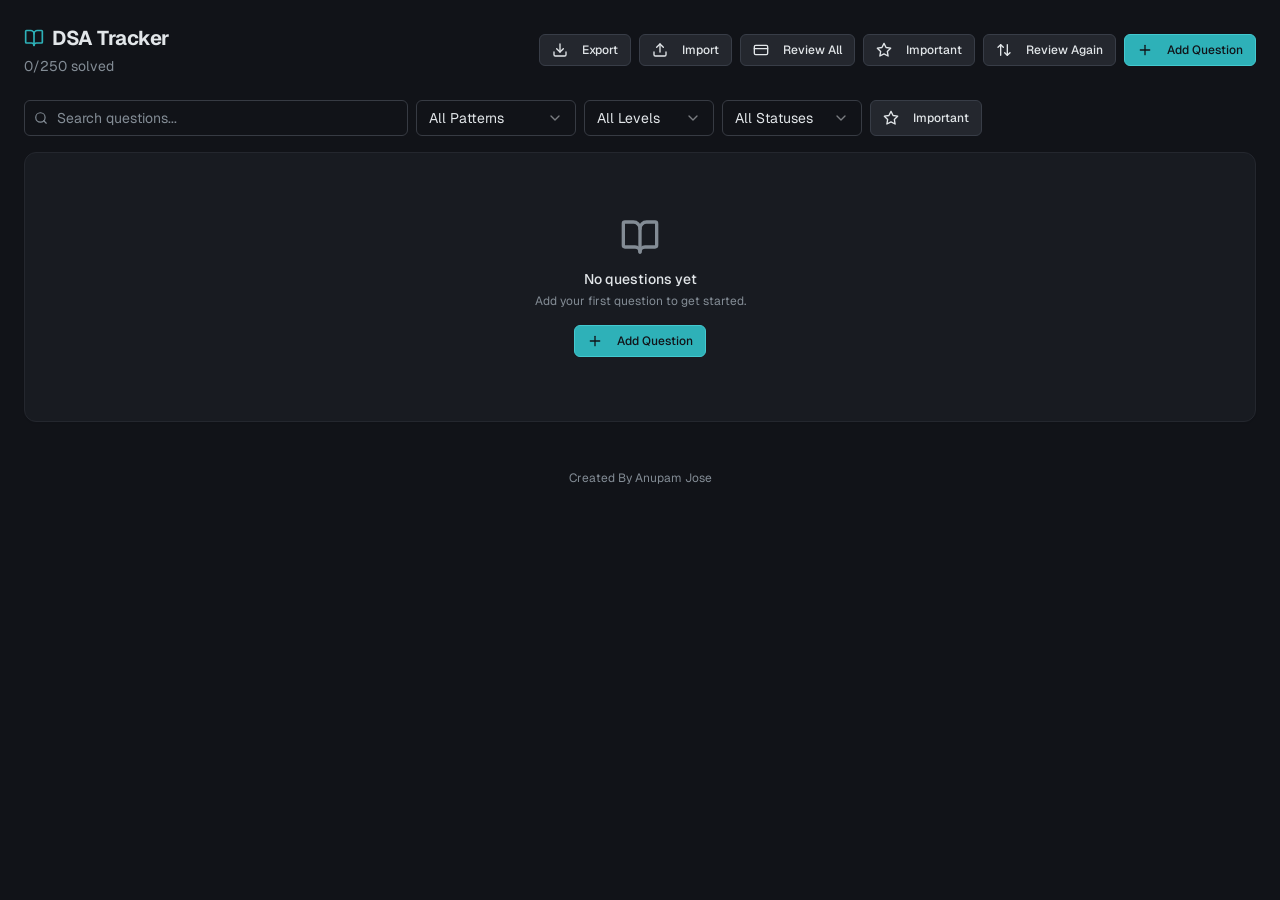
==== commit 24be9693: "UI update adn readme update" ====
--- a/index.html
+++ b/index.html
@@ -1,16 +1,6 @@
 <!DOCTYPE html>
 <html lang="en">
   <head>
-    <!--
-       ______                            __
-      / ____/___  ____ ___  ____  __  __/ /____  _____
-     / /   / __ \/ __ `__ \/ __ \/ / / / __/ _ \/ ___/
-    / /___/ /_/ / / / / / / /_/ / /_/ / /_/  __/ /
-    \____/\____/_/ /_/ /_/ .___/\__,_/\__/\___/_/
-                        /_/
-            Created with Perplexity Computer
-            https://www.perplexity.ai/computer
-    -->
     <meta name="generator" content="Perplexity Computer">
     <meta name="author" content="Perplexity Computer">
     <meta property="og:see_also" content="https://www.perplexity.ai/computer">
